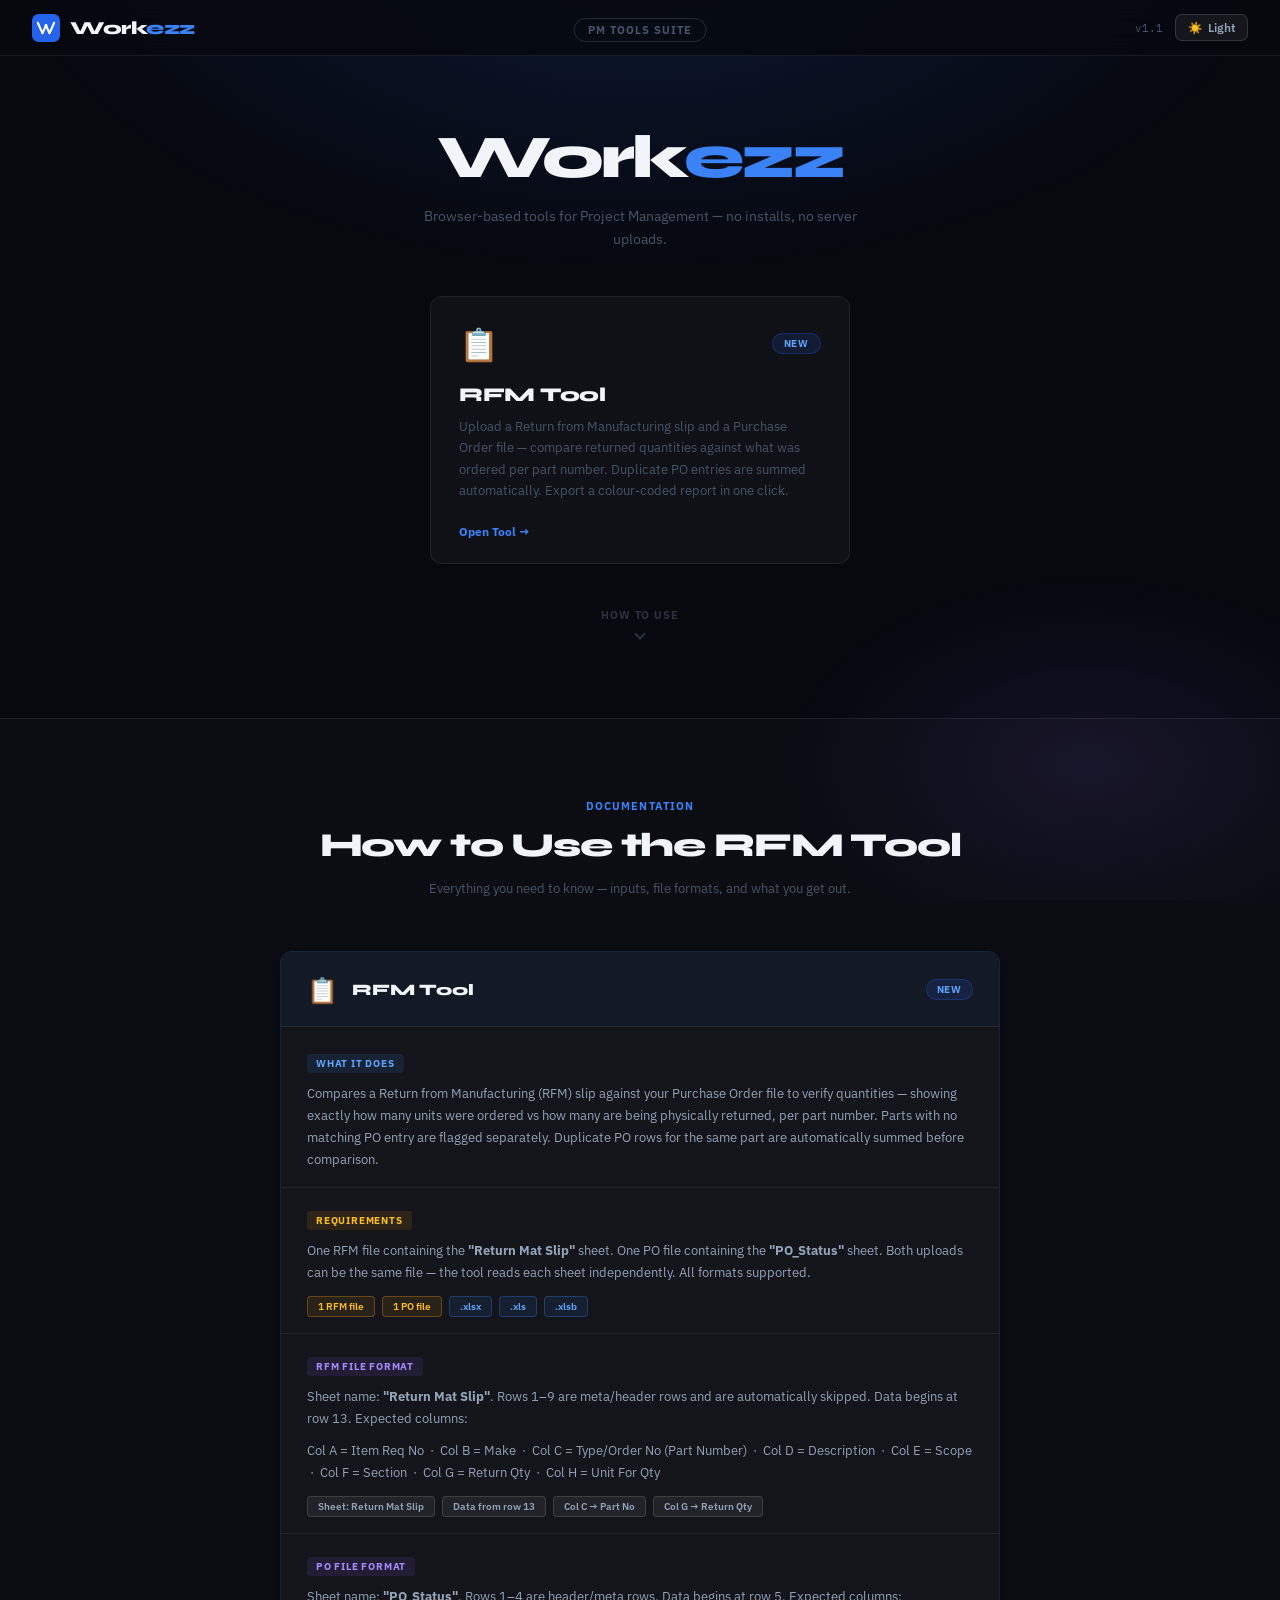
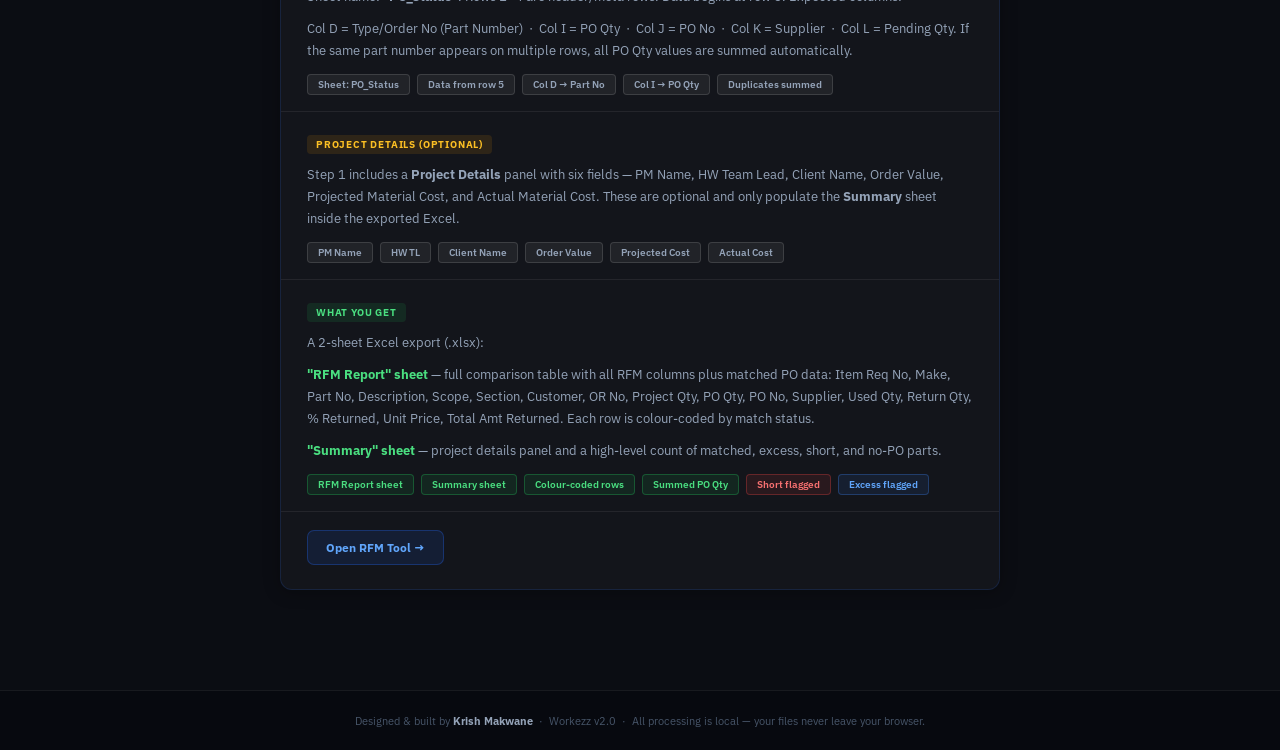
==== index.html @ b775f9ca "Add files via upload" ====
<!DOCTYPE html>
<html lang="en">
<head>
<meta charset="UTF-8">
<meta name="viewport" content="width=device-width, initial-scale=1.0">
<title>Workezz — Tool Suite</title>
<link href="https://fonts.googleapis.com/css2?family=Syne:wght@700;800&family=IBM+Plex+Sans:wght@400;500;600&family=IBM+Plex+Mono:wght@400;500&display=swap" rel="stylesheet">
<style>

/* ── RESET ── */
*, *::before, *::after { box-sizing: border-box; margin: 0; padding: 0; }
html { scroll-behavior: smooth; }

/* ── DESIGN TOKENS ── */
:root {
  --bg:       #07090f;
  --surface:  rgba(255,255,255,.035);
  --surface2: rgba(255,255,255,.06);
  --border:   rgba(255,255,255,.07);
  --border2:  rgba(255,255,255,.13);
  --text:     #f1f5f9;
  --text2:    #94a3b8;
  --muted:    #475569;
  --accent:   #2563eb;
  --accent-l: rgba(37,99,235,.1);
  --radius:   12px;
  --radius-sm:7px;
  --shadow:   0 2px 16px rgba(0,0,0,.35);
  --shadow-md:0 8px 40px rgba(0,0,0,.45);
}
body.light {
  --bg:       #f0f4ff;
  --surface:  #ffffff;
  --surface2: rgba(0,0,0,.04);
  --border:   rgba(0,0,0,.07);
  --border2:  rgba(0,0,0,.13);
  --text:     #0f172a;
  --text2:    #475569;
  --muted:    #94a3b8;
  --shadow:   0 2px 12px rgba(0,0,0,.08);
  --shadow-md:0 8px 32px rgba(0,0,0,.12);
}

body {
  font-family: 'IBM Plex Sans', sans-serif;
  background: var(--bg);
  color: var(--text);
  min-height: 100vh;
  display: flex;
  flex-direction: column;
}

/* ── BACKGROUND GLOW ── */
.bg-layer {
  position: fixed; inset: 0; z-index: 0; pointer-events: none;
  background:
    radial-gradient(ellipse 70% 50% at 50% -5%,  rgba(37,99,235,.16) 0%, transparent 70%),
    radial-gradient(ellipse 40% 35% at 85% 85%, rgba(139,92,246,.1)  0%, transparent 60%);
}
body.light .bg-layer {
  background: radial-gradient(ellipse 70% 50% at 50% -5%, rgba(37,99,235,.09) 0%, transparent 70%);
}

/* ══════════════ NAVBAR ══════════════ */
.navbar {
  position: sticky; top: 0; z-index: 100;
  display: flex; align-items: center; justify-content: space-between;
  padding: 0 32px; height: 56px;
  background: rgba(7,9,15,.82);
  border-bottom: 1px solid var(--border);
  backdrop-filter: blur(14px);
}
body.light .navbar { background: rgba(240,244,255,.88); }

.nav-logo { display: flex; align-items: center; gap: 10px; }
.nav-brand {
  font-family: 'Syne', sans-serif; font-size: 1.15rem; font-weight: 800;
  color: var(--text); letter-spacing: -.025em;
}
.nav-brand span { color: #3b82f6; }

.nav-center { position: absolute; left: 50%; transform: translateX(-50%); }
.nav-tag {
  font-size: .66rem; font-weight: 700; letter-spacing: .1em; text-transform: uppercase;
  color: var(--muted); border: 1px solid var(--border2);
  border-radius: 100px; padding: 4px 13px;
}

.nav-right { display: flex; align-items: center; gap: 12px; }
.nav-version { font-size: .67rem; color: var(--muted); font-family: 'IBM Plex Mono', monospace; }
.nav-toggle {
  display: flex; align-items: center; gap: 6px;
  background: var(--surface2); border: 1px solid var(--border2);
  border-radius: var(--radius-sm); padding: 5px 12px;
  font-size: .72rem; font-weight: 600; color: var(--text2);
  cursor: pointer; font-family: inherit; transition: all .15s;
}
.nav-toggle:hover { background: var(--accent-l); border-color: var(--accent); color: var(--accent); }

/* ══════════════ HERO ══════════════ */
.hero {
  position: relative; z-index: 1;
  display: flex; flex-direction: column; align-items: center;
  padding: 72px 32px 80px; gap: 44px;
}

.hero-logo { text-align: center; }
.logo-text {
  font-family: 'Syne', sans-serif; font-size: 3.8rem; font-weight: 800;
  color: var(--text); letter-spacing: -.045em; line-height: 1;
}
.logo-text span { color: #3b82f6; }
.logo-sub { margin-top: 16px; font-size: .86rem; color: var(--muted); max-width: 480px; line-height: 1.7; }

/* ── Single card centering ── */
.cards-single { display: flex; justify-content: center; width: 100%; max-width: 420px; }

/* ── Tool card ── */
.tool-card {
  width: 100%;
  display: flex; flex-direction: column;
  background: var(--surface);
  border: 1px solid var(--border);
  border-radius: var(--radius);
  padding: 26px 28px 24px;
  text-decoration: none; color: inherit;
  transition: transform .2s, box-shadow .2s, border-color .2s;
  position: relative; overflow: hidden;
}
.tool-card::after {
  content: ''; position: absolute; inset: 0; border-radius: var(--radius);
  background: radial-gradient(ellipse 80% 60% at 50% 0%, rgba(37,99,235,.09) 0%, transparent 70%);
  opacity: 0; transition: opacity .25s; pointer-events: none;
}
.tool-card:hover {
  transform: translateY(-5px);
  border-color: rgba(37,99,235,.42);
  box-shadow: 0 20px 60px rgba(37,99,235,.18);
}
.tool-card:hover::after { opacity: 1; }
body.light .tool-card { background: #fff; box-shadow: var(--shadow); }

.tool-card-top { display: flex; align-items: center; justify-content: space-between; margin-bottom: 18px; }
.tool-icon { font-size: 2rem; }
.tool-tag {
  font-size: .6rem; font-weight: 700; letter-spacing: .08em; text-transform: uppercase;
  border-radius: 100px; padding: 3px 11px;
  background: rgba(37,99,235,.14); color: #60a5fa; border: 1px solid rgba(37,99,235,.28);
}
.tool-name {
  font-family: 'Syne', sans-serif; font-size: 1.22rem; font-weight: 800;
  color: var(--text); margin-bottom: 10px; letter-spacing: -.015em;
}
.tool-desc { font-size: .8rem; color: var(--muted); line-height: 1.68; margin-bottom: 22px; flex: 1; }
.tool-arrow { font-size: .74rem; font-weight: 700; color: #3b82f6; margin-top: auto; }

/* ── Scroll hint ── */
.scroll-hint {
  display: flex; flex-direction: column; align-items: center; gap: 8px;
  cursor: pointer; color: var(--muted); opacity: .55; transition: opacity .2s;
  font-size: .68rem; font-weight: 700; letter-spacing: .08em; text-transform: uppercase;
}
.scroll-hint:hover { opacity: 1; }
.scroll-arrow {
  width: 8px; height: 8px;
  border-right: 2px solid currentColor; border-bottom: 2px solid currentColor;
  transform: rotate(45deg);
  animation: bob 1.6s ease-in-out infinite;
}
@keyframes bob {
  0%,100% { transform: rotate(45deg) translate(0,0); }
  50%      { transform: rotate(45deg) translate(2px,2px); }
}

/* ══════════════ HOW-TO SECTION ══════════════ */
.how-section {
  position: relative; z-index: 1;
  background: rgba(255,255,255,.018);
  border-top: 1px solid var(--border);
  padding: 80px 32px 100px;
}
body.light .how-section { background: rgba(0,0,0,.018); border-top-color: rgba(0,0,0,.06); }
.how-inner { max-width: 720px; margin: 0 auto; }

.how-heading { text-align: center; margin-bottom: 52px; }
.how-label {
  font-size: .66rem; font-weight: 700; letter-spacing: .1em; text-transform: uppercase;
  color: #3b82f6; margin-bottom: 12px;
}
.how-title {
  font-family: 'Syne', sans-serif; font-size: 2.1rem; font-weight: 800;
  color: var(--text); letter-spacing: -.035em; margin-bottom: 12px;
}
.how-sub { font-size: .84rem; color: var(--muted); line-height: 1.65; }

/* ── How card ── */
.how-card {
  background: var(--surface);
  border: 1px solid rgba(37,99,235,.16);
  border-radius: var(--radius);
  overflow: hidden;
  box-shadow: var(--shadow);
}
body.light .how-card { background: #fff; }

.how-card-head {
  display: flex; align-items: center; gap: 14px;
  padding: 22px 26px 20px;
  border-bottom: 1px solid var(--border);
  background: rgba(37,99,235,.055);
}
body.light .how-card-head { background: rgba(37,99,235,.04); }
.how-card-icon { font-size: 1.55rem; }
.how-card-title {
  font-family: 'Syne', sans-serif; font-size: 1rem; font-weight: 800;
  color: var(--text); flex: 1;
}
.how-card-tag {
  font-size: .6rem; font-weight: 700; letter-spacing: .08em; text-transform: uppercase;
  background: rgba(37,99,235,.14); color: #60a5fa;
  border: 1px solid rgba(37,99,235,.28); border-radius: 100px; padding: 3px 10px;
}

.how-card-body { padding: 0 26px; }

.info-block { padding: 20px 0 16px; }
.info-block:first-child { padding-top: 24px; }
.info-block p { font-size: .8rem; color: var(--text2); line-height: 1.72; margin-bottom: 8px; }
.info-block p:last-of-type { margin-bottom: 0; }
.info-block p + p { margin-top: 10px; }

.divider { height: 1px; background: var(--border); margin: 0 -26px; }

.info-block-label { display: inline-flex; align-items: center; margin-bottom: 10px; }
.info-block-label span {
  font-size: .63rem; font-weight: 700; letter-spacing: .08em; text-transform: uppercase;
  border-radius: 4px; padding: 3px 9px;
}
.info-block-label.what span { background: rgba(59,130,246,.12);  color: #60a5fa; }
.info-block-label.req  span { background: rgba(245,158,11,.12);  color: #fbbf24; }
.info-block-label.fmt  span { background: rgba(139,92,246,.12);  color: #a78bfa; }
.info-block-label.out  span { background: rgba(34,197,94,.12);   color: #4ade80; }

.tag-row { display: flex; flex-wrap: wrap; gap: 7px; margin-top: 12px; }
.tag {
  font-size: .64rem; font-weight: 600; padding: 3px 10px; border-radius: 4px;
  border: 1px solid var(--border2); color: var(--text2); background: var(--surface2);
}
.tag.blue   { background: rgba(59,130,246,.1);  border-color: rgba(59,130,246,.3);  color: #60a5fa; }
.tag.green  { background: rgba(34,197,94,.1);   border-color: rgba(34,197,94,.3);   color: #4ade80; }
.tag.amber  { background: rgba(245,158,11,.1);  border-color: rgba(245,158,11,.3);  color: #fbbf24; }
.tag.red    { background: rgba(239,68,68,.1);   border-color: rgba(239,68,68,.3);   color: #f87171; }
.tag.purple { background: rgba(139,92,246,.1);  border-color: rgba(139,92,246,.3);  color: #a78bfa; }

.how-card-footer { padding: 18px 26px 24px; border-top: 1px solid var(--border); }
.open-btn {
  display: inline-flex; align-items: center; gap: 6px;
  background: rgba(37,99,235,.12); border: 1px solid rgba(37,99,235,.32);
  color: #60a5fa; border-radius: var(--radius-sm); padding: 9px 18px;
  font-size: .76rem; font-weight: 700; text-decoration: none; transition: all .15s;
}
.open-btn:hover {
  background: rgba(37,99,235,.22); border-color: rgba(37,99,235,.55);
  color: #93c5fd; box-shadow: 0 0 20px rgba(37,99,235,.2);
}

/* ══════════════ FOOTER ══════════════ */
.page-footer {
  position: relative; z-index: 1; margin-top: auto;
  text-align: center; padding: 22px 24px;
  font-size: .71rem; color: var(--muted);
  border-top: 1px solid var(--border);
}
.page-footer strong { color: var(--text2); }

</style>
</head>
<body>

<!-- BG layer -->
<div class="bg-layer"></div>

<!-- ══ NAVBAR ══ -->
<nav class="navbar">
  <div class="nav-logo">
    <svg width="28" height="28" viewBox="0 0 48 48" fill="none">
      <rect width="48" height="48" rx="11" fill="#2563eb"/>
      <path d="M10 15L18 33L24 19.5L30 33L38 15" stroke="white" stroke-width="3.5" stroke-linecap="round" stroke-linejoin="round"/>
      <circle cx="24" cy="19.5" r="2.5" fill="white"/>
    </svg>
    <span class="nav-brand">Work<span>ezz</span></span>
  </div>
  <div class="nav-center">
    <span class="nav-tag">PM Tools Suite</span>
  </div>
  <div class="nav-right">
    <span class="nav-version">v1.1</span>
    <button class="nav-toggle" id="modeBtn" onclick="toggleMode()">
      <span id="modeIcon">☀️</span>
      <span id="modeLbl">Light</span>
    </button>
  </div>
</nav>

<!-- ══ HERO ══ -->
<section class="hero">

  <div class="hero-logo">
    <div class="logo-text">Work<span>ezz</span></div>
    <p class="logo-sub">Browser-based tools for Project Management — no installs, no server uploads.</p>
  </div>

  <!-- Single RFM Tool card -->
  <div class="cards-single">
    <a class="tool-card" href="rfm_tool.html">
      <div class="tool-card-top">
        <div class="tool-icon">📋</div>
        <span class="tool-tag">New</span>
      </div>
      <div class="tool-name">RFM Tool</div>
      <div class="tool-desc">Upload a Return from Manufacturing slip and a Purchase Order file — compare returned quantities against what was ordered per part number. Duplicate PO entries are summed automatically. Export a colour-coded report in one click.</div>
      <div class="tool-arrow">Open Tool →</div>
    </a>
  </div>

  <div class="scroll-hint" onclick="document.getElementById('howto').scrollIntoView({behavior:'smooth'})">
    <span>How to use</span>
    <div class="scroll-arrow"></div>
  </div>

</section>

<!-- ══ HOW TO USE ══ -->
<section class="how-section" id="howto">
  <div class="how-inner">

    <div class="how-heading">
      <div class="how-label">Documentation</div>
      <div class="how-title">How to Use the RFM Tool</div>
      <p class="how-sub">Everything you need to know — inputs, file formats, and what you get out.</p>
    </div>

    <!-- Single how-card for RFM Tool -->
    <div class="how-card">

      <div class="how-card-head">
        <div class="how-card-icon">📋</div>
        <div class="how-card-title">RFM Tool</div>
        <span class="how-card-tag">New</span>
      </div>

      <div class="how-card-body">

        <!-- WHAT IT DOES -->
        <div class="info-block">
          <div class="info-block-label what"><span>What It Does</span></div>
          <p>Compares a Return from Manufacturing (RFM) slip against your Purchase Order file to verify quantities — showing exactly how many units were ordered vs how many are being physically returned, per part number. Parts with no matching PO entry are flagged separately. Duplicate PO rows for the same part are automatically summed before comparison.</p>
        </div>

        <div class="divider"></div>

        <!-- REQUIREMENTS -->
        <div class="info-block">
          <div class="info-block-label req"><span>Requirements</span></div>
          <p>One RFM file containing the <strong>"Return Mat Slip"</strong> sheet. One PO file containing the <strong>"PO_Status"</strong> sheet. Both uploads can be the same file — the tool reads each sheet independently. All formats supported.</p>
          <div class="tag-row">
            <span class="tag amber">1 RFM file</span>
            <span class="tag amber">1 PO file</span>
            <span class="tag blue">.xlsx</span>
            <span class="tag blue">.xls</span>
            <span class="tag blue">.xlsb</span>
          </div>
        </div>

        <div class="divider"></div>

        <!-- FORMAT: RFM -->
        <div class="info-block">
          <div class="info-block-label fmt"><span>RFM File Format</span></div>
          <p>Sheet name: <strong>"Return Mat Slip"</strong>. Rows 1–9 are meta/header rows and are automatically skipped. Data begins at row 13. Expected columns:</p>
          <p>Col A = Item Req No &nbsp;·&nbsp; Col B = Make &nbsp;·&nbsp; Col C = Type/Order No (Part Number) &nbsp;·&nbsp; Col D = Description &nbsp;·&nbsp; Col E = Scope &nbsp;·&nbsp; Col F = Section &nbsp;·&nbsp; Col G = Return Qty &nbsp;·&nbsp; Col H = Unit For Qty</p>
          <div class="tag-row">
            <span class="tag">Sheet: Return Mat Slip</span>
            <span class="tag">Data from row 13</span>
            <span class="tag">Col C → Part No</span>
            <span class="tag">Col G → Return Qty</span>
          </div>
        </div>

        <div class="divider"></div>

        <!-- FORMAT: PO -->
        <div class="info-block">
          <div class="info-block-label fmt"><span>PO File Format</span></div>
          <p>Sheet name: <strong>"PO_Status"</strong>. Rows 1–4 are header/meta rows. Data begins at row 5. Expected columns:</p>
          <p>Col D = Type/Order No (Part Number) &nbsp;·&nbsp; Col I = PO Qty &nbsp;·&nbsp; Col J = PO No &nbsp;·&nbsp; Col K = Supplier &nbsp;·&nbsp; Col L = Pending Qty. If the same part number appears on multiple rows, all PO Qty values are summed automatically.</p>
          <div class="tag-row">
            <span class="tag">Sheet: PO_Status</span>
            <span class="tag">Data from row 5</span>
            <span class="tag">Col D → Part No</span>
            <span class="tag">Col I → PO Qty</span>
            <span class="tag">Duplicates summed</span>
          </div>
        </div>

        <div class="divider"></div>

        <!-- PROJECT DETAILS -->
        <div class="info-block">
          <div class="info-block-label req"><span>Project Details (Optional)</span></div>
          <p>Step 1 includes a <strong>Project Details</strong> panel with six fields — PM Name, HW Team Lead, Client Name, Order Value, Projected Material Cost, and Actual Material Cost. These are optional and only populate the <strong>Summary</strong> sheet inside the exported Excel.</p>
          <div class="tag-row">
            <span class="tag">PM Name</span>
            <span class="tag">HW TL</span>
            <span class="tag">Client Name</span>
            <span class="tag">Order Value</span>
            <span class="tag">Projected Cost</span>
            <span class="tag">Actual Cost</span>
          </div>
        </div>

        <div class="divider"></div>

        <!-- WHAT YOU GET -->
        <div class="info-block">
          <div class="info-block-label out"><span>What You Get</span></div>
          <p>A 2-sheet Excel export (.xlsx):</p>
          <p><strong style="color:#4ade80;">"RFM Report" sheet</strong> — full comparison table with all RFM columns plus matched PO data: Item Req No, Make, Part No, Description, Scope, Section, Customer, OR No, Project Qty, PO Qty, PO No, Supplier, Used Qty, Return Qty, % Returned, Unit Price, Total Amt Returned. Each row is colour-coded by match status.</p>
          <p><strong style="color:#4ade80;">"Summary" sheet</strong> — project details panel and a high-level count of matched, excess, short, and no-PO parts.</p>
          <div class="tag-row">
            <span class="tag green">RFM Report sheet</span>
            <span class="tag green">Summary sheet</span>
            <span class="tag green">Colour-coded rows</span>
            <span class="tag green">Summed PO Qty</span>
            <span class="tag red">Short flagged</span>
            <span class="tag blue">Excess flagged</span>
          </div>
        </div>

      </div><!-- /.how-card-body -->

      <div class="how-card-footer">
        <a class="open-btn" href="rfm_tool.html">Open RFM Tool →</a>
      </div>

    </div><!-- /.how-card -->

  </div><!-- /.how-inner -->
</section>

<footer class="page-footer">
  Designed &amp; built by <strong>Krish Makwane</strong> &nbsp;·&nbsp; Workezz v2.0 &nbsp;·&nbsp; All processing is local — your files never leave your browser.
</footer>

<script>
function toggleMode() {
  var isLight = document.body.classList.toggle('light');
  document.getElementById('modeIcon').textContent = isLight ? '🌙' : '☀️';
  document.getElementById('modeLbl').textContent  = isLight ? 'Dark' : 'Light';
  try { localStorage.setItem('wz-theme', isLight ? 'light' : 'dark'); } catch(e) {}
}
(function() {
  try {
    var saved = localStorage.getItem('wz-theme');
    if (saved === 'light') {
      document.body.classList.add('light');
      document.getElementById('modeIcon').textContent = '🌙';
      document.getElementById('modeLbl').textContent  = 'Dark';
    }
  } catch(e) {}
})();
</script>

</body>
</html>
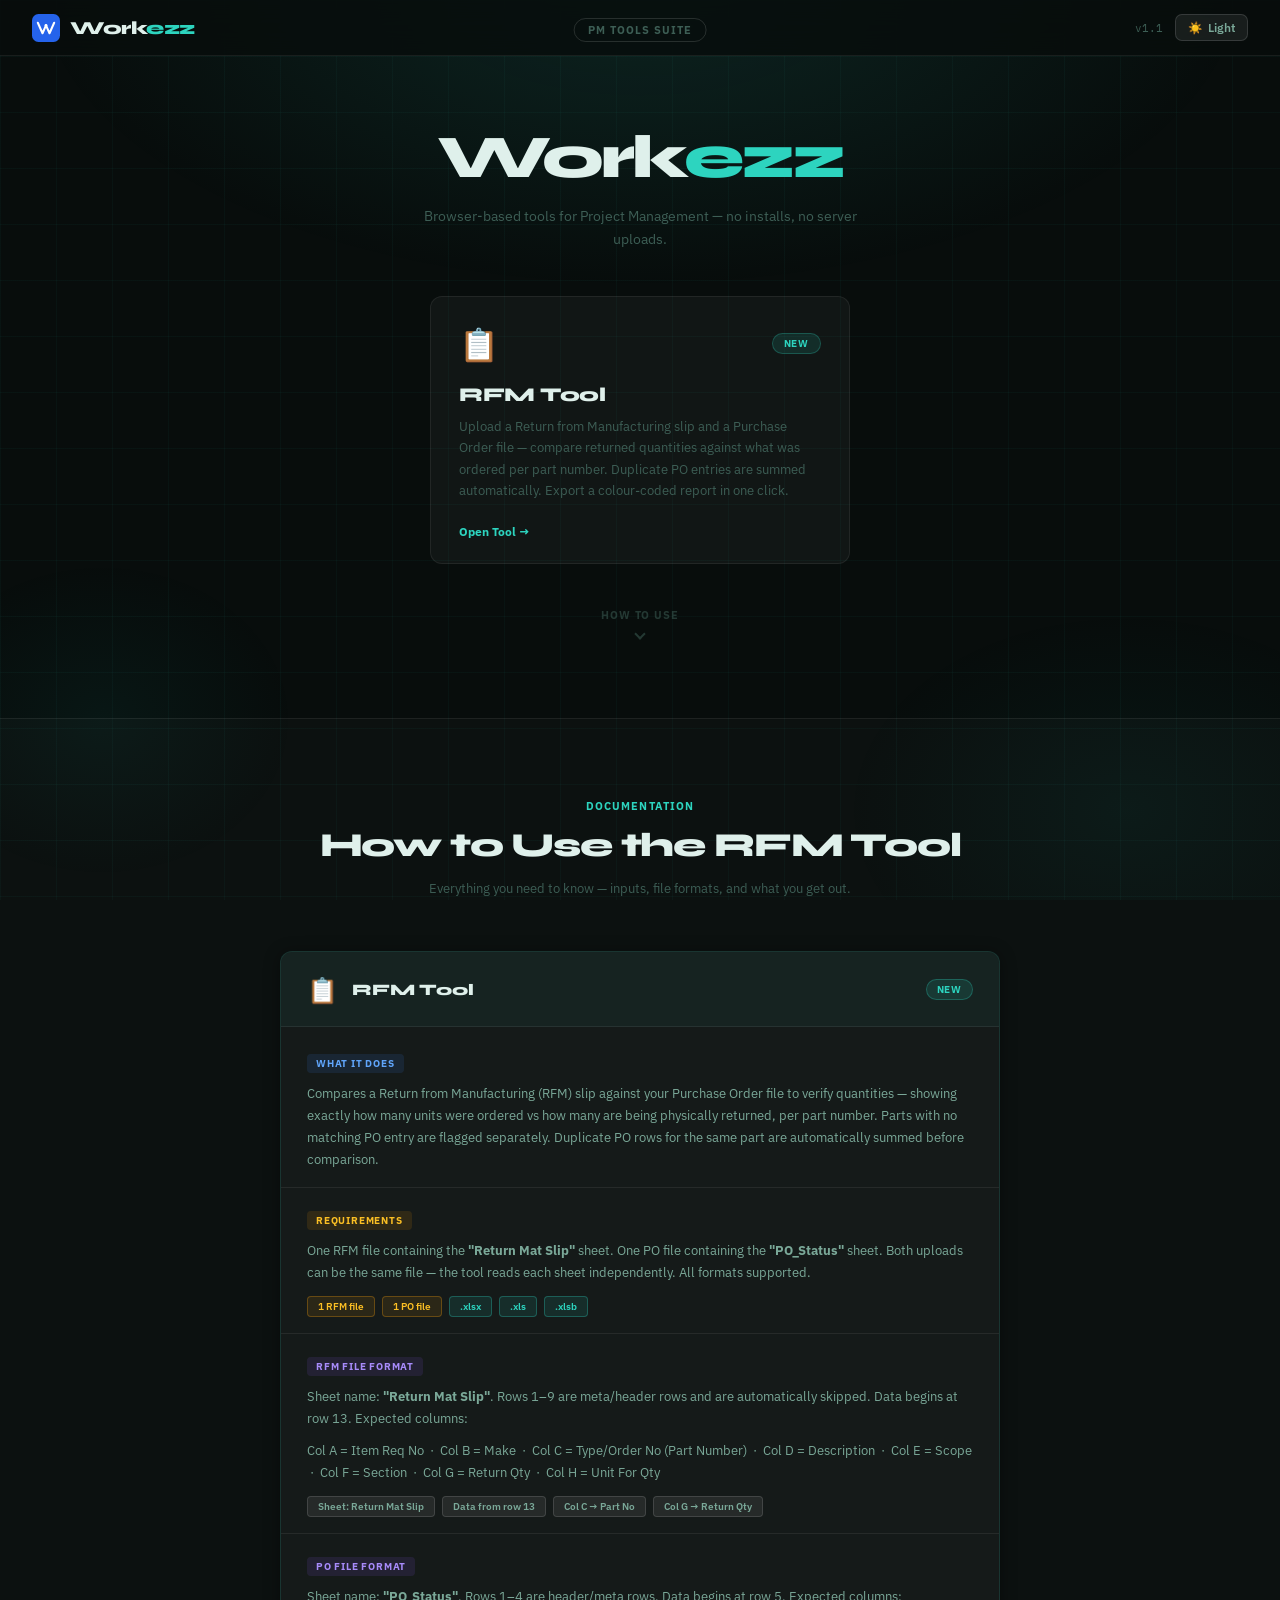
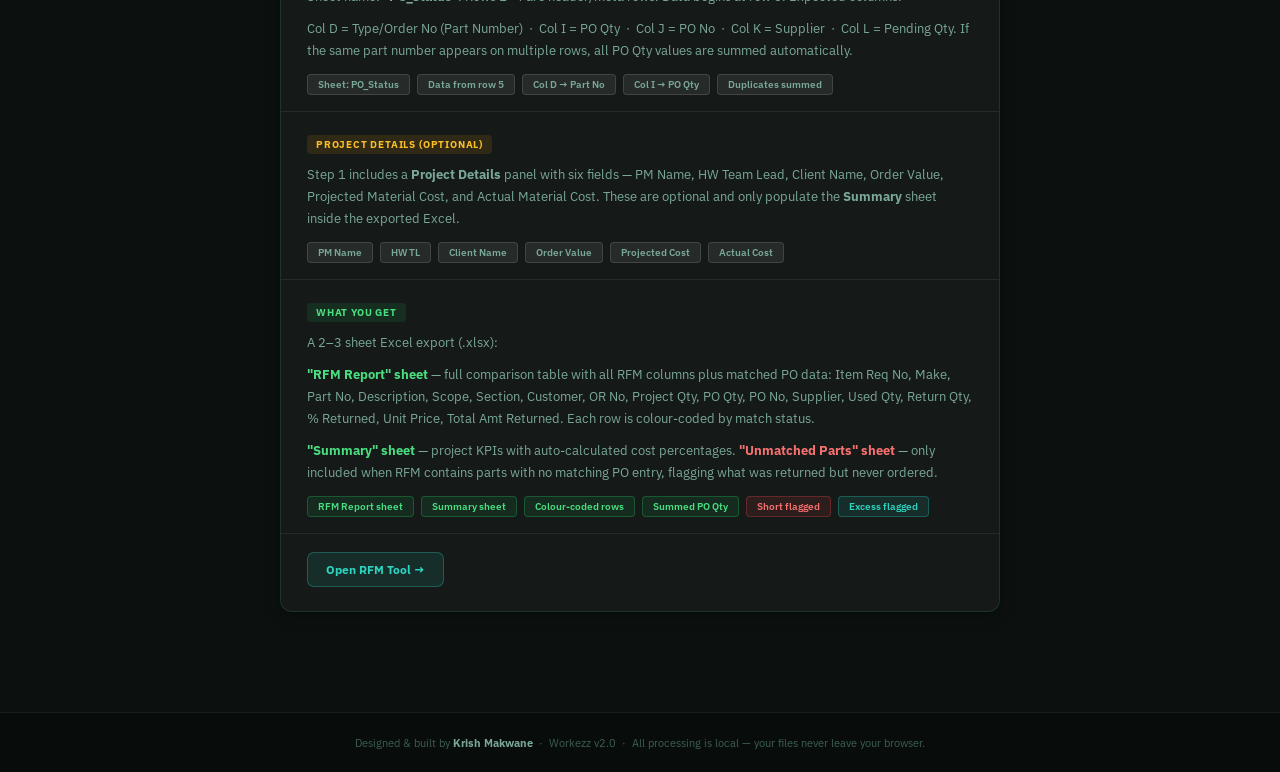
==== commit ec8b71a8: "Add files via upload" ====
--- a/index.html
+++ b/index.html
@@ -13,32 +13,42 @@
 
 /* ── DESIGN TOKENS ── */
 :root {
-  --bg:       #07090f;
-  --surface:  rgba(255,255,255,.035);
-  --surface2: rgba(255,255,255,.06);
-  --border:   rgba(255,255,255,.07);
-  --border2:  rgba(255,255,255,.13);
-  --text:     #f1f5f9;
-  --text2:    #94a3b8;
-  --muted:    #475569;
-  --accent:   #2563eb;
-  --accent-l: rgba(37,99,235,.1);
-  --radius:   12px;
-  --radius-sm:7px;
-  --shadow:   0 2px 16px rgba(0,0,0,.35);
-  --shadow-md:0 8px 40px rgba(0,0,0,.45);
+  --bg:        #080d0c;
+  --surface:   rgba(255,255,255,.04);
+  --surface2:  rgba(255,255,255,.07);
+  --border:    rgba(255,255,255,.07);
+  --border2:   rgba(255,255,255,.13);
+  --text:      #dff0eb;
+  --text2:     #7aa898;
+  --muted:     #3d5e55;
+  --accent:    #2dd4bf;
+  --accent2:   #14b8a6;
+  --accent-l:  rgba(45,212,191,.10);
+  --radius:    12px;
+  --radius-sm: 7px;
+  --shadow:    0 2px 16px rgba(0,0,0,.45);
+  --shadow-md: 0 8px 40px rgba(0,0,0,.55);
+  --grid-c:    rgba(45,212,191,.04);
+  --glow1:     rgba(45,212,191,.12);
+  --glow2:     rgba(20,184,166,.06);
 }
 body.light {
-  --bg:       #f0f4ff;
-  --surface:  #ffffff;
-  --surface2: rgba(0,0,0,.04);
-  --border:   rgba(0,0,0,.07);
-  --border2:  rgba(0,0,0,.13);
-  --text:     #0f172a;
-  --text2:    #475569;
-  --muted:    #94a3b8;
-  --shadow:   0 2px 12px rgba(0,0,0,.08);
-  --shadow-md:0 8px 32px rgba(0,0,0,.12);
+  --bg:        #f0f9f7;
+  --surface:   #ffffff;
+  --surface2:  rgba(0,0,0,.035);
+  --border:    rgba(0,0,0,.07);
+  --border2:   rgba(0,0,0,.12);
+  --text:      #0c1c19;
+  --text2:     #3d5e55;
+  --muted:     #7aa898;
+  --accent:    #0d9488;
+  --accent2:   #0f766e;
+  --accent-l:  rgba(13,148,136,.09);
+  --shadow:    0 2px 12px rgba(0,0,0,.07);
+  --shadow-md: 0 8px 32px rgba(0,0,0,.10);
+  --grid-c:    rgba(13,148,136,.07);
+  --glow1:     rgba(13,148,136,.10);
+  --glow2:     rgba(20,184,166,.04);
 }
 
 body {
@@ -50,15 +60,22 @@
   flex-direction: column;
 }
 
-/* ── BACKGROUND GLOW ── */
+/* ── BACKGROUND: grid + soft glow ── */
 .bg-layer {
   position: fixed; inset: 0; z-index: 0; pointer-events: none;
+  /* grid lines */
+  background-image:
+    linear-gradient(var(--grid-c) 1px, transparent 1px),
+    linear-gradient(90deg, var(--grid-c) 1px, transparent 1px);
+  background-size: 56px 56px;
+}
+/* glow on top of grid */
+.bg-layer::after {
+  content: ''; position: absolute; inset: 0; pointer-events: none;
   background:
-    radial-gradient(ellipse 70% 50% at 50% -5%,  rgba(37,99,235,.16) 0%, transparent 70%),
-    radial-gradient(ellipse 40% 35% at 85% 85%, rgba(139,92,246,.1)  0%, transparent 60%);
-}
-body.light .bg-layer {
-  background: radial-gradient(ellipse 70% 50% at 50% -5%, rgba(37,99,235,.09) 0%, transparent 70%);
+    radial-gradient(ellipse 70% 50% at 50% -2%,  var(--glow1) 0%, transparent 68%),
+    radial-gradient(ellipse 40% 40% at 88% 90%,  var(--glow2) 0%, transparent 55%),
+    radial-gradient(ellipse 30% 35% at 8%  80%,  var(--glow2) 0%, transparent 50%);
 }
 
 /* ══════════════ NAVBAR ══════════════ */
@@ -66,7 +83,7 @@
   position: sticky; top: 0; z-index: 100;
   display: flex; align-items: center; justify-content: space-between;
   padding: 0 32px; height: 56px;
-  background: rgba(7,9,15,.82);
+  background: rgba(8,13,12,.85);
   border-bottom: 1px solid var(--border);
   backdrop-filter: blur(14px);
 }
@@ -77,7 +94,7 @@
   font-family: 'Syne', sans-serif; font-size: 1.15rem; font-weight: 800;
   color: var(--text); letter-spacing: -.025em;
 }
-.nav-brand span { color: #3b82f6; }
+.nav-brand span { color: var(--accent); }
 
 .nav-center { position: absolute; left: 50%; transform: translateX(-50%); }
 .nav-tag {
@@ -109,7 +126,7 @@
   font-family: 'Syne', sans-serif; font-size: 3.8rem; font-weight: 800;
   color: var(--text); letter-spacing: -.045em; line-height: 1;
 }
-.logo-text span { color: #3b82f6; }
+.logo-text span { color: var(--accent); }
 .logo-sub { margin-top: 16px; font-size: .86rem; color: var(--muted); max-width: 480px; line-height: 1.7; }
 
 /* ── Single card centering ── */
@@ -129,13 +146,13 @@
 }
 .tool-card::after {
   content: ''; position: absolute; inset: 0; border-radius: var(--radius);
-  background: radial-gradient(ellipse 80% 60% at 50% 0%, rgba(37,99,235,.09) 0%, transparent 70%);
+  background: radial-gradient(ellipse 80% 60% at 50% 0%, rgba(45,212,191,.07) 0%, transparent 70%);
   opacity: 0; transition: opacity .25s; pointer-events: none;
 }
 .tool-card:hover {
   transform: translateY(-5px);
-  border-color: rgba(37,99,235,.42);
-  box-shadow: 0 20px 60px rgba(37,99,235,.18);
+  border-color: rgba(45,212,191,.35);
+  box-shadow: 0 20px 60px rgba(45,212,191,.12);
 }
 .tool-card:hover::after { opacity: 1; }
 body.light .tool-card { background: #fff; box-shadow: var(--shadow); }
@@ -145,14 +162,14 @@
 .tool-tag {
   font-size: .6rem; font-weight: 700; letter-spacing: .08em; text-transform: uppercase;
   border-radius: 100px; padding: 3px 11px;
-  background: rgba(37,99,235,.14); color: #60a5fa; border: 1px solid rgba(37,99,235,.28);
+  background: rgba(45,212,191,.12); color: var(--accent); border: 1px solid rgba(45,212,191,.25);
 }
 .tool-name {
   font-family: 'Syne', sans-serif; font-size: 1.22rem; font-weight: 800;
   color: var(--text); margin-bottom: 10px; letter-spacing: -.015em;
 }
 .tool-desc { font-size: .8rem; color: var(--muted); line-height: 1.68; margin-bottom: 22px; flex: 1; }
-.tool-arrow { font-size: .74rem; font-weight: 700; color: #3b82f6; margin-top: auto; }
+.tool-arrow { font-size: .74rem; font-weight: 700; color: var(--accent); margin-top: auto; }
 
 /* ── Scroll hint ── */
 .scroll-hint {
@@ -185,7 +202,7 @@
 .how-heading { text-align: center; margin-bottom: 52px; }
 .how-label {
   font-size: .66rem; font-weight: 700; letter-spacing: .1em; text-transform: uppercase;
-  color: #3b82f6; margin-bottom: 12px;
+  color: var(--accent); margin-bottom: 12px;
 }
 .how-title {
   font-family: 'Syne', sans-serif; font-size: 2.1rem; font-weight: 800;
@@ -196,7 +213,7 @@
 /* ── How card ── */
 .how-card {
   background: var(--surface);
-  border: 1px solid rgba(37,99,235,.16);
+  border: 1px solid rgba(45,212,191,.14);
   border-radius: var(--radius);
   overflow: hidden;
   box-shadow: var(--shadow);
@@ -207,9 +224,9 @@
   display: flex; align-items: center; gap: 14px;
   padding: 22px 26px 20px;
   border-bottom: 1px solid var(--border);
-  background: rgba(37,99,235,.055);
-}
-body.light .how-card-head { background: rgba(37,99,235,.04); }
+  background: rgba(45,212,191,.05);
+}
+body.light .how-card-head { background: rgba(13,148,136,.04); }
 .how-card-icon { font-size: 1.55rem; }
 .how-card-title {
   font-family: 'Syne', sans-serif; font-size: 1rem; font-weight: 800;
@@ -217,8 +234,8 @@
 }
 .how-card-tag {
   font-size: .6rem; font-weight: 700; letter-spacing: .08em; text-transform: uppercase;
-  background: rgba(37,99,235,.14); color: #60a5fa;
-  border: 1px solid rgba(37,99,235,.28); border-radius: 100px; padding: 3px 10px;
+  background: rgba(45,212,191,.12); color: var(--accent);
+  border: 1px solid rgba(45,212,191,.28); border-radius: 100px; padding: 3px 10px;
 }
 
 .how-card-body { padding: 0 26px; }
@@ -246,7 +263,7 @@
   font-size: .64rem; font-weight: 600; padding: 3px 10px; border-radius: 4px;
   border: 1px solid var(--border2); color: var(--text2); background: var(--surface2);
 }
-.tag.blue   { background: rgba(59,130,246,.1);  border-color: rgba(59,130,246,.3);  color: #60a5fa; }
+.tag.blue   { background: rgba(45,212,191,.1);  border-color: rgba(45,212,191,.3);  color: var(--accent); }
 .tag.green  { background: rgba(34,197,94,.1);   border-color: rgba(34,197,94,.3);   color: #4ade80; }
 .tag.amber  { background: rgba(245,158,11,.1);  border-color: rgba(245,158,11,.3);  color: #fbbf24; }
 .tag.red    { background: rgba(239,68,68,.1);   border-color: rgba(239,68,68,.3);   color: #f87171; }
@@ -255,13 +272,13 @@
 .how-card-footer { padding: 18px 26px 24px; border-top: 1px solid var(--border); }
 .open-btn {
   display: inline-flex; align-items: center; gap: 6px;
-  background: rgba(37,99,235,.12); border: 1px solid rgba(37,99,235,.32);
-  color: #60a5fa; border-radius: var(--radius-sm); padding: 9px 18px;
+  background: rgba(45,212,191,.10); border: 1px solid rgba(45,212,191,.30);
+  color: var(--accent); border-radius: var(--radius-sm); padding: 9px 18px;
   font-size: .76rem; font-weight: 700; text-decoration: none; transition: all .15s;
 }
 .open-btn:hover {
-  background: rgba(37,99,235,.22); border-color: rgba(37,99,235,.55);
-  color: #93c5fd; box-shadow: 0 0 20px rgba(37,99,235,.2);
+  background: rgba(45,212,191,.18); border-color: rgba(45,212,191,.55);
+  color: #5eead4; box-shadow: 0 0 20px rgba(45,212,191,.15);
 }
 
 /* ══════════════ FOOTER ══════════════ */
@@ -424,9 +441,9 @@
         <!-- WHAT YOU GET -->
         <div class="info-block">
           <div class="info-block-label out"><span>What You Get</span></div>
-          <p>A 2-sheet Excel export (.xlsx):</p>
+          <p>A 2–3 sheet Excel export (.xlsx):</p>
           <p><strong style="color:#4ade80;">"RFM Report" sheet</strong> — full comparison table with all RFM columns plus matched PO data: Item Req No, Make, Part No, Description, Scope, Section, Customer, OR No, Project Qty, PO Qty, PO No, Supplier, Used Qty, Return Qty, % Returned, Unit Price, Total Amt Returned. Each row is colour-coded by match status.</p>
-          <p><strong style="color:#4ade80;">"Summary" sheet</strong> — project details panel and a high-level count of matched, excess, short, and no-PO parts.</p>
+          <p><strong style="color:#4ade80;">"Summary" sheet</strong> — project KPIs with auto-calculated cost percentages. <strong style="color:#f87171;">"Unmatched Parts" sheet</strong> — only included when RFM contains parts with no matching PO entry, flagging what was returned but never ordered.</p>
           <div class="tag-row">
             <span class="tag green">RFM Report sheet</span>
             <span class="tag green">Summary sheet</span>
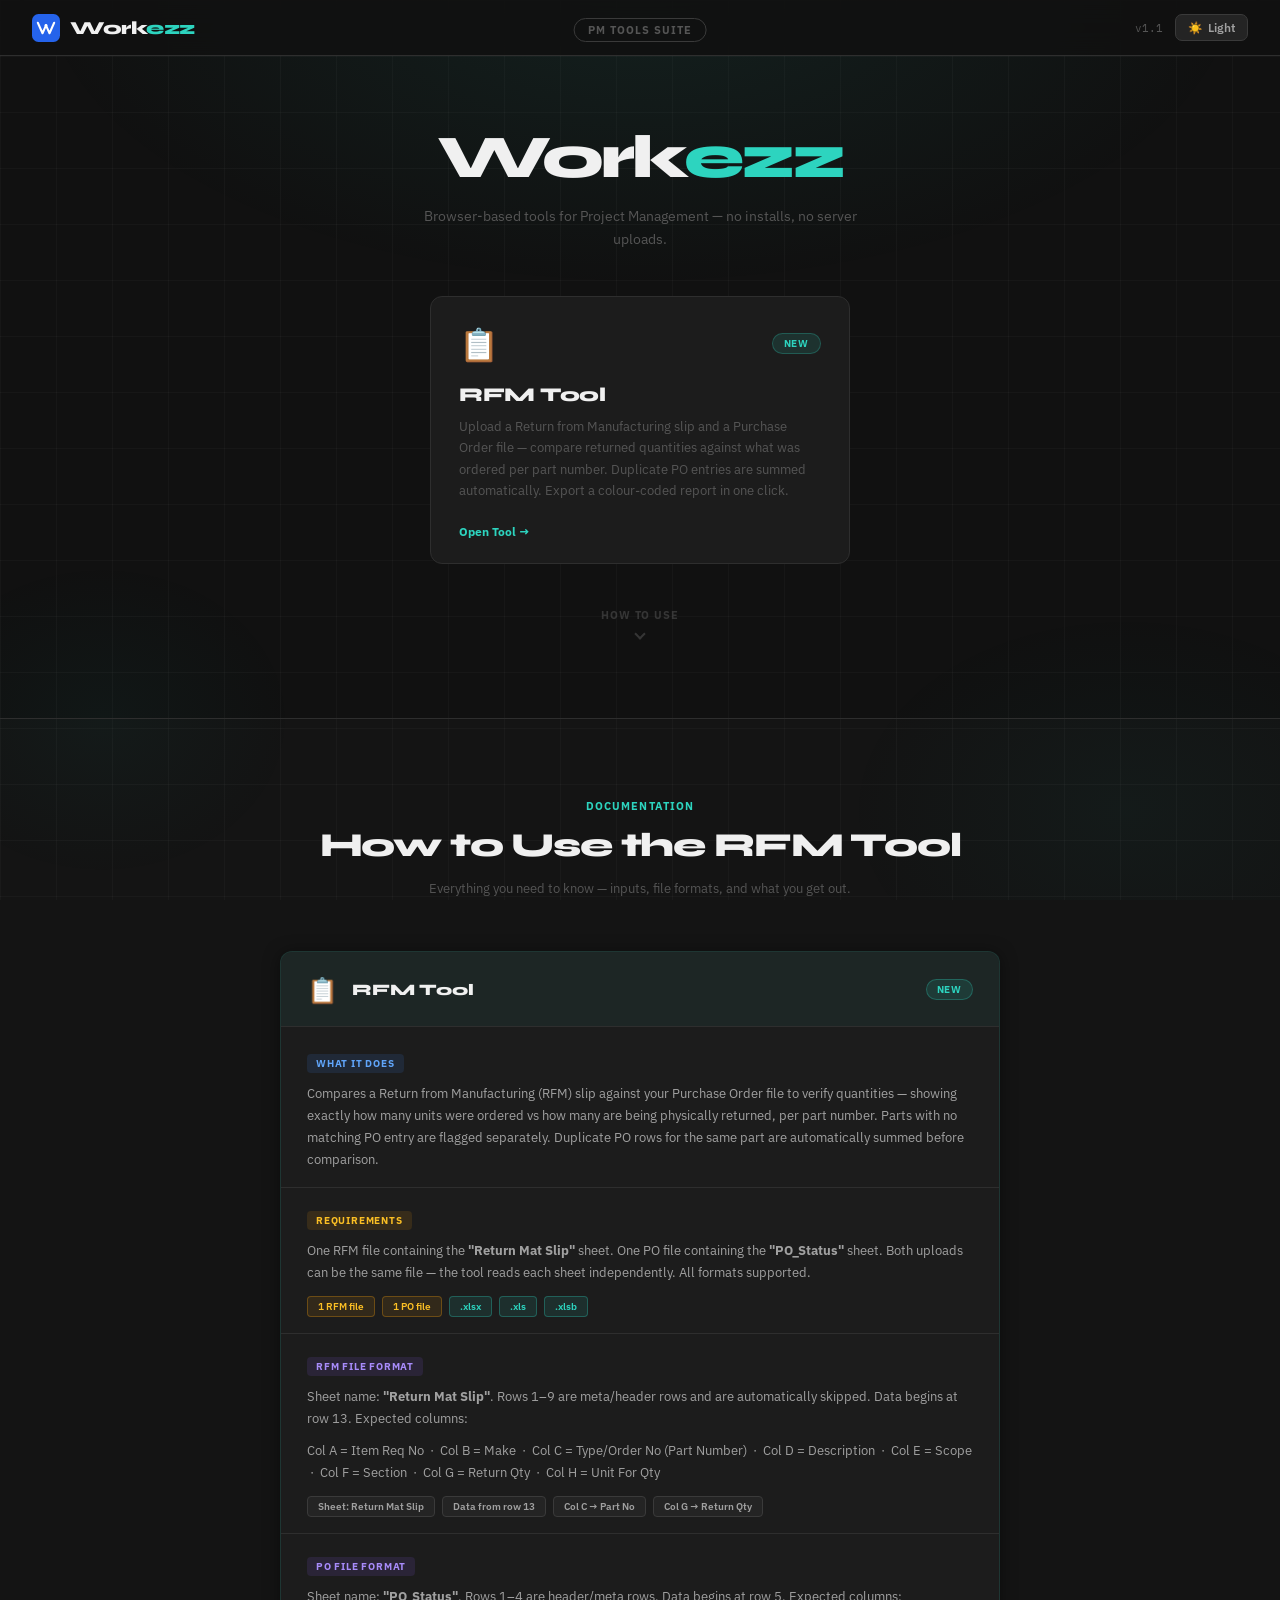
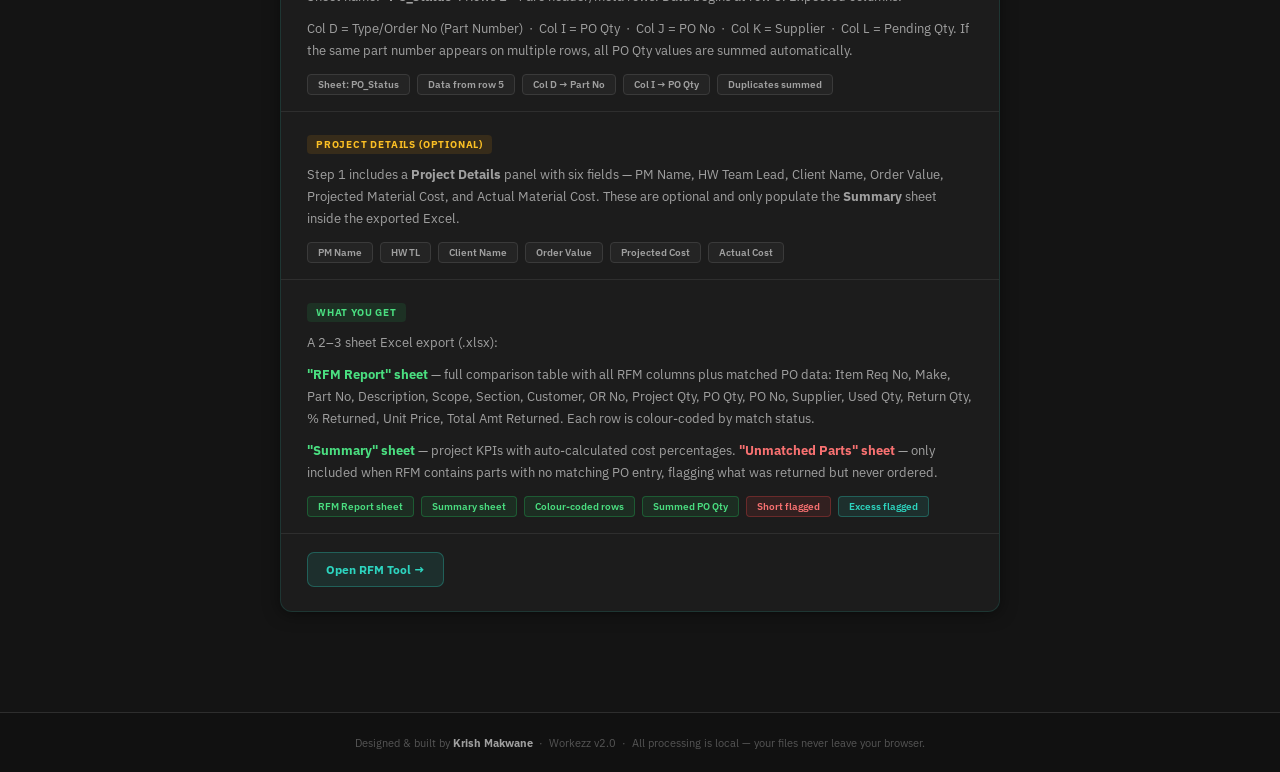
==== commit 93e25a49: "Add files via upload" ====
--- a/index.html
+++ b/index.html
@@ -11,44 +11,44 @@
 *, *::before, *::after { box-sizing: border-box; margin: 0; padding: 0; }
 html { scroll-behavior: smooth; }
 
-/* ── DESIGN TOKENS ── */
+/* ── DESIGN TOKENS — dark grey (default) ── */
 :root {
-  --bg:        #080d0c;
-  --surface:   rgba(255,255,255,.04);
-  --surface2:  rgba(255,255,255,.07);
-  --border:    rgba(255,255,255,.07);
-  --border2:   rgba(255,255,255,.13);
-  --text:      #dff0eb;
-  --text2:     #7aa898;
-  --muted:     #3d5e55;
+  --bg:        #111111;
+  --surface:   #1c1c1c;
+  --surface2:  #242424;
+  --border:    #2e2e2e;
+  --border2:   #3a3a3a;
+  --text:      #f0f0f0;
+  --text2:     #a0a0a0;
+  --muted:     #555555;
   --accent:    #2dd4bf;
   --accent2:   #14b8a6;
   --accent-l:  rgba(45,212,191,.10);
   --radius:    12px;
   --radius-sm: 7px;
-  --shadow:    0 2px 16px rgba(0,0,0,.45);
-  --shadow-md: 0 8px 40px rgba(0,0,0,.55);
-  --grid-c:    rgba(45,212,191,.04);
-  --glow1:     rgba(45,212,191,.12);
-  --glow2:     rgba(20,184,166,.06);
+  --shadow:    0 2px 16px rgba(0,0,0,.5);
+  --shadow-md: 0 8px 40px rgba(0,0,0,.6);
+  --grid-c:    rgba(255,255,255,.028);
+  --glow1:     rgba(45,212,191,.08);
+  --glow2:     rgba(20,184,166,.04);
 }
 body.light {
-  --bg:        #f0f9f7;
+  --bg:        #f8fafc;
   --surface:   #ffffff;
-  --surface2:  rgba(0,0,0,.035);
-  --border:    rgba(0,0,0,.07);
-  --border2:   rgba(0,0,0,.12);
+  --surface2:  #f1f5f9;
+  --border:    #e8edf2;
+  --border2:   #d4dbe3;
   --text:      #0c1c19;
   --text2:     #3d5e55;
-  --muted:     #7aa898;
+  --muted:     #94a3b8;
   --accent:    #0d9488;
   --accent2:   #0f766e;
   --accent-l:  rgba(13,148,136,.09);
-  --shadow:    0 2px 12px rgba(0,0,0,.07);
-  --shadow-md: 0 8px 32px rgba(0,0,0,.10);
-  --grid-c:    rgba(13,148,136,.07);
-  --glow1:     rgba(13,148,136,.10);
-  --glow2:     rgba(20,184,166,.04);
+  --shadow:    0 2px 12px rgba(0,0,0,.06);
+  --shadow-md: 0 8px 32px rgba(0,0,0,.08);
+  --grid-c:    rgba(13,148,136,.09);
+  --glow1:     rgba(13,148,136,.06);
+  --glow2:     rgba(20,184,166,.03);
 }
 
 body {
@@ -63,11 +63,18 @@
 /* ── BACKGROUND: grid + soft glow ── */
 .bg-layer {
   position: fixed; inset: 0; z-index: 0; pointer-events: none;
-  /* grid lines */
   background-image:
     linear-gradient(var(--grid-c) 1px, transparent 1px),
     linear-gradient(90deg, var(--grid-c) 1px, transparent 1px);
   background-size: 56px 56px;
+}
+body.light .bg-layer {
+  background-image:
+    linear-gradient(rgba(13,148,136,.11) 1px, transparent 1px),
+    linear-gradient(90deg, rgba(13,148,136,.11) 1px, transparent 1px),
+    radial-gradient(circle, rgba(13,148,136,.18) 1px, transparent 1px);
+  background-size: 64px 64px, 64px 64px, 64px 64px;
+  background-position: 0 0, 0 0, -1px -1px;
 }
 /* glow on top of grid */
 .bg-layer::after {
@@ -83,11 +90,11 @@
   position: sticky; top: 0; z-index: 100;
   display: flex; align-items: center; justify-content: space-between;
   padding: 0 32px; height: 56px;
-  background: rgba(8,13,12,.85);
+  background: rgba(17,17,17,.9);
   border-bottom: 1px solid var(--border);
   backdrop-filter: blur(14px);
 }
-body.light .navbar { background: rgba(240,244,255,.88); }
+body.light .navbar { background: rgba(248,250,252,.92); }
 
 .nav-logo { display: flex; align-items: center; gap: 10px; }
 .nav-brand {
@@ -192,11 +199,11 @@
 /* ══════════════ HOW-TO SECTION ══════════════ */
 .how-section {
   position: relative; z-index: 1;
-  background: rgba(255,255,255,.018);
+  background: rgba(255,255,255,.015);
   border-top: 1px solid var(--border);
   padding: 80px 32px 100px;
 }
-body.light .how-section { background: rgba(0,0,0,.018); border-top-color: rgba(0,0,0,.06); }
+body.light .how-section { background: rgba(0,0,0,.012); border-top-color: var(--border); }
 .how-inner { max-width: 720px; margin: 0 auto; }
 
 .how-heading { text-align: center; margin-bottom: 52px; }
@@ -257,6 +264,10 @@
 .info-block-label.req  span { background: rgba(245,158,11,.12);  color: #fbbf24; }
 .info-block-label.fmt  span { background: rgba(139,92,246,.12);  color: #a78bfa; }
 .info-block-label.out  span { background: rgba(34,197,94,.12);   color: #4ade80; }
+body.light .info-block-label.what span { background: rgba(59,130,246,.1);  color: #2563eb; }
+body.light .info-block-label.req  span { background: rgba(245,158,11,.1);  color: #b45309; }
+body.light .info-block-label.fmt  span { background: rgba(139,92,246,.1);  color: #7c3aed; }
+body.light .info-block-label.out  span { background: rgba(34,197,94,.1);   color: #15803d; }
 
 .tag-row { display: flex; flex-wrap: wrap; gap: 7px; margin-top: 12px; }
 .tag {
@@ -268,6 +279,15 @@
 .tag.amber  { background: rgba(245,158,11,.1);  border-color: rgba(245,158,11,.3);  color: #fbbf24; }
 .tag.red    { background: rgba(239,68,68,.1);   border-color: rgba(239,68,68,.3);   color: #f87171; }
 .tag.purple { background: rgba(139,92,246,.1);  border-color: rgba(139,92,246,.3);  color: #a78bfa; }
+body.light .tag.green  { color: #15803d; border-color: rgba(34,197,94,.4); }
+body.light .tag.amber  { color: #92400e; border-color: rgba(245,158,11,.4); }
+body.light .tag.red    { color: #b91c1c; border-color: rgba(239,68,68,.4); }
+body.light .tag.purple { color: #6d28d9; border-color: rgba(139,92,246,.4); }
+body.light .tag.blue   { color: var(--accent); }
+.hl-green { color: #4ade80; }
+.hl-red   { color: #f87171; }
+body.light .hl-green { color: #15803d; }
+body.light .hl-red   { color: #b91c1c; }
 
 .how-card-footer { padding: 18px 26px 24px; border-top: 1px solid var(--border); }
 .open-btn {
@@ -442,8 +462,8 @@
         <div class="info-block">
           <div class="info-block-label out"><span>What You Get</span></div>
           <p>A 2–3 sheet Excel export (.xlsx):</p>
-          <p><strong style="color:#4ade80;">"RFM Report" sheet</strong> — full comparison table with all RFM columns plus matched PO data: Item Req No, Make, Part No, Description, Scope, Section, Customer, OR No, Project Qty, PO Qty, PO No, Supplier, Used Qty, Return Qty, % Returned, Unit Price, Total Amt Returned. Each row is colour-coded by match status.</p>
-          <p><strong style="color:#4ade80;">"Summary" sheet</strong> — project KPIs with auto-calculated cost percentages. <strong style="color:#f87171;">"Unmatched Parts" sheet</strong> — only included when RFM contains parts with no matching PO entry, flagging what was returned but never ordered.</p>
+          <p><strong class="hl-green">"RFM Report" sheet</strong> — full comparison table with all RFM columns plus matched PO data: Item Req No, Make, Part No, Description, Scope, Section, Customer, OR No, Project Qty, PO Qty, PO No, Supplier, Used Qty, Return Qty, % Returned, Unit Price, Total Amt Returned. Each row is colour-coded by match status.</p>
+          <p><strong class="hl-green">"Summary" sheet</strong> — project KPIs with auto-calculated cost percentages. <strong class="hl-red">"Unmatched Parts" sheet</strong> — only included when RFM contains parts with no matching PO entry, flagging what was returned but never ordered.</p>
           <div class="tag-row">
             <span class="tag green">RFM Report sheet</span>
             <span class="tag green">Summary sheet</span>
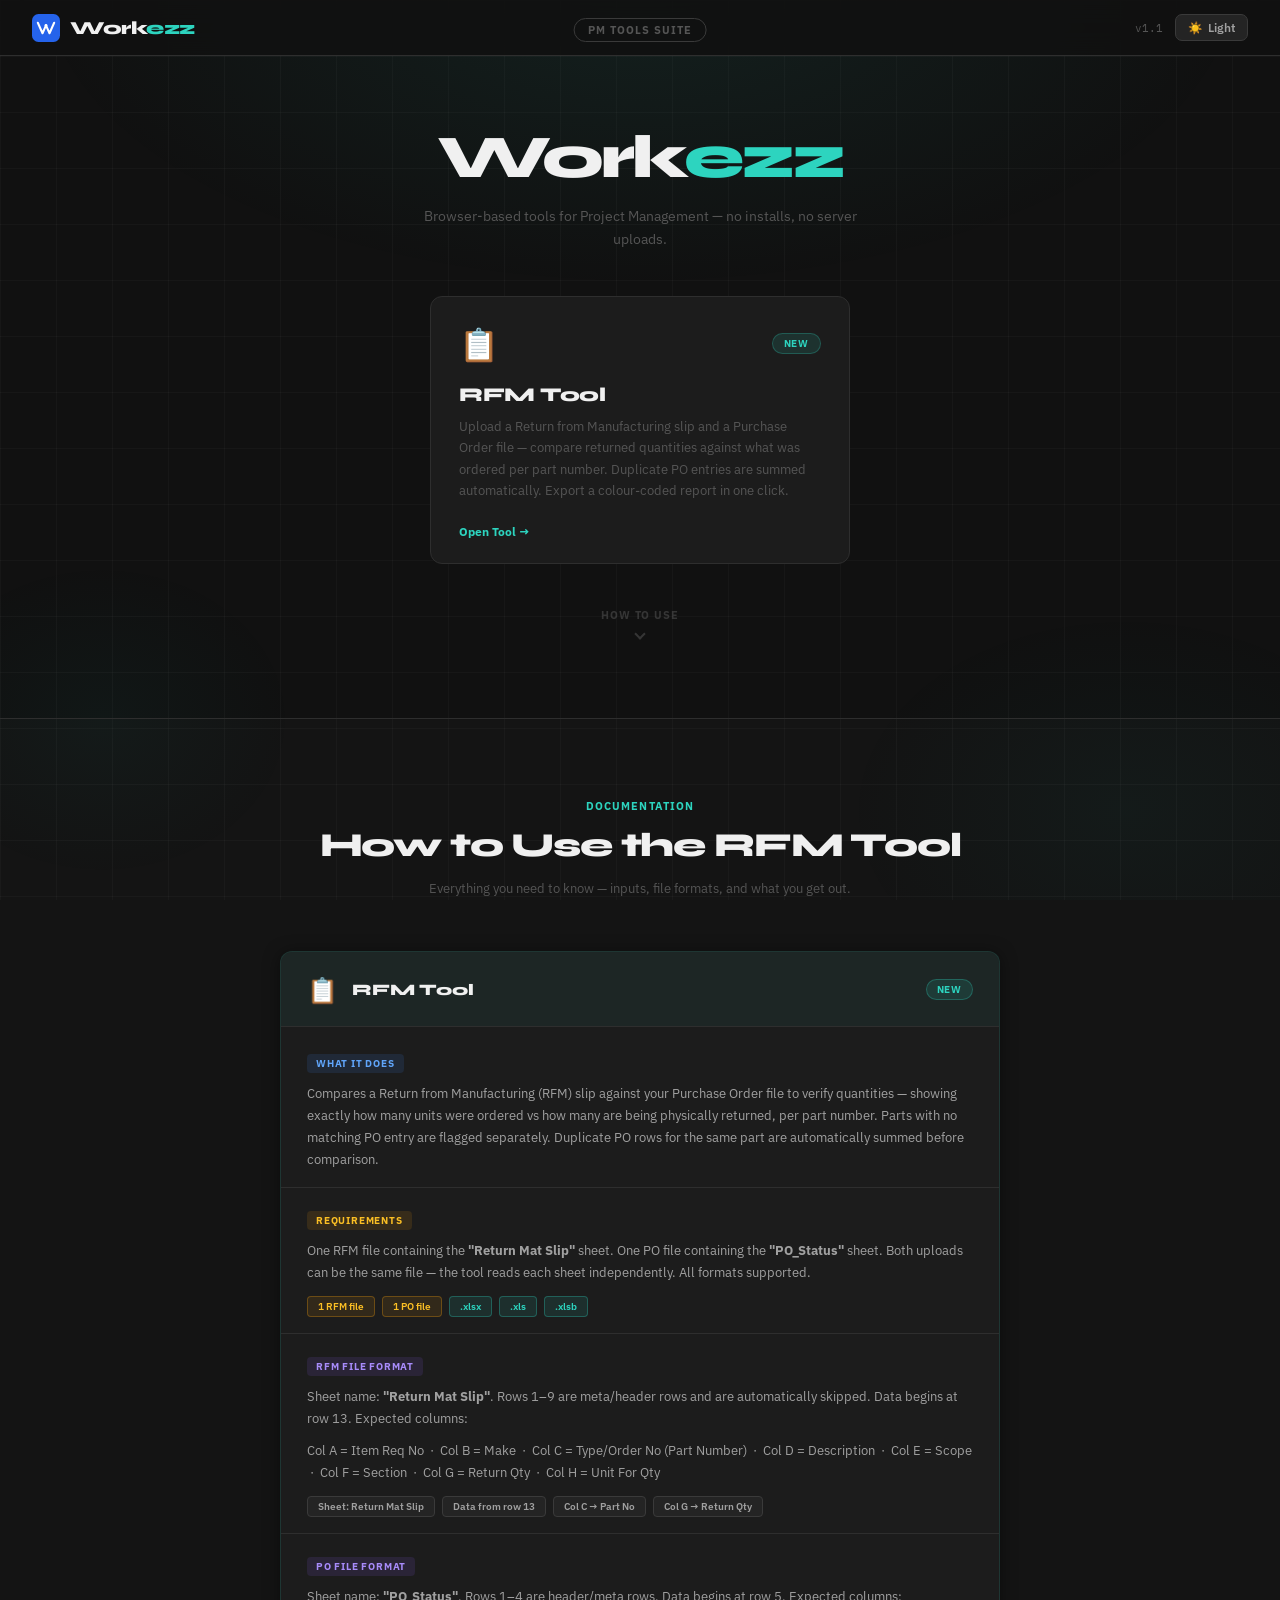
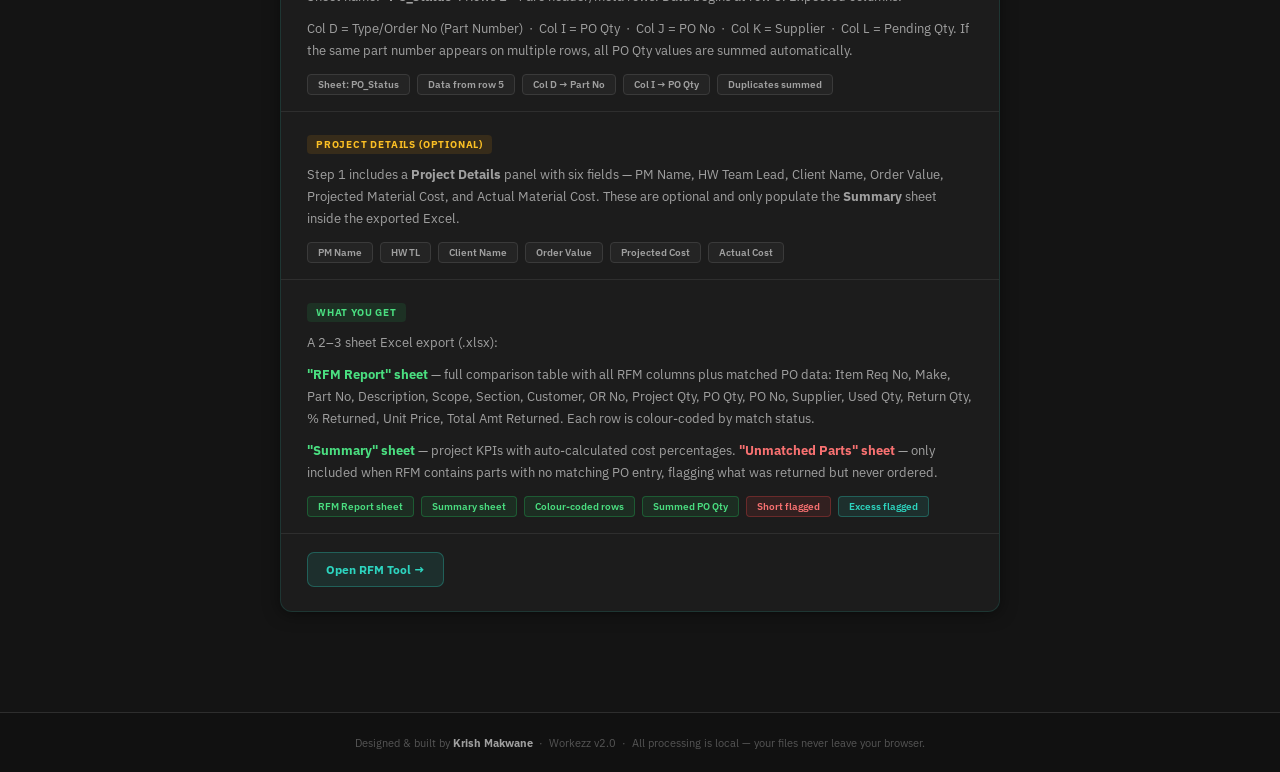
==== commit 66c77edf: "Add files via upload" ====
--- a/index.html
+++ b/index.html
@@ -3,314 +3,10 @@
 <head>
 <meta charset="UTF-8">
 <meta name="viewport" content="width=device-width, initial-scale=1.0">
+<link rel="stylesheet" href="css/index_style.css">
 <title>Workezz — Tool Suite</title>
 <link href="https://fonts.googleapis.com/css2?family=Syne:wght@700;800&family=IBM+Plex+Sans:wght@400;500;600&family=IBM+Plex+Mono:wght@400;500&display=swap" rel="stylesheet">
-<style>
 
-/* ── RESET ── */
-*, *::before, *::after { box-sizing: border-box; margin: 0; padding: 0; }
-html { scroll-behavior: smooth; }
-
-/* ── DESIGN TOKENS — dark grey (default) ── */
-:root {
-  --bg:        #111111;
-  --surface:   #1c1c1c;
-  --surface2:  #242424;
-  --border:    #2e2e2e;
-  --border2:   #3a3a3a;
-  --text:      #f0f0f0;
-  --text2:     #a0a0a0;
-  --muted:     #555555;
-  --accent:    #2dd4bf;
-  --accent2:   #14b8a6;
-  --accent-l:  rgba(45,212,191,.10);
-  --radius:    12px;
-  --radius-sm: 7px;
-  --shadow:    0 2px 16px rgba(0,0,0,.5);
-  --shadow-md: 0 8px 40px rgba(0,0,0,.6);
-  --grid-c:    rgba(255,255,255,.028);
-  --glow1:     rgba(45,212,191,.08);
-  --glow2:     rgba(20,184,166,.04);
-}
-body.light {
-  --bg:        #f8fafc;
-  --surface:   #ffffff;
-  --surface2:  #f1f5f9;
-  --border:    #e8edf2;
-  --border2:   #d4dbe3;
-  --text:      #0c1c19;
-  --text2:     #3d5e55;
-  --muted:     #94a3b8;
-  --accent:    #0d9488;
-  --accent2:   #0f766e;
-  --accent-l:  rgba(13,148,136,.09);
-  --shadow:    0 2px 12px rgba(0,0,0,.06);
-  --shadow-md: 0 8px 32px rgba(0,0,0,.08);
-  --grid-c:    rgba(13,148,136,.09);
-  --glow1:     rgba(13,148,136,.06);
-  --glow2:     rgba(20,184,166,.03);
-}
-
-body {
-  font-family: 'IBM Plex Sans', sans-serif;
-  background: var(--bg);
-  color: var(--text);
-  min-height: 100vh;
-  display: flex;
-  flex-direction: column;
-}
-
-/* ── BACKGROUND: grid + soft glow ── */
-.bg-layer {
-  position: fixed; inset: 0; z-index: 0; pointer-events: none;
-  background-image:
-    linear-gradient(var(--grid-c) 1px, transparent 1px),
-    linear-gradient(90deg, var(--grid-c) 1px, transparent 1px);
-  background-size: 56px 56px;
-}
-body.light .bg-layer {
-  background-image:
-    linear-gradient(rgba(13,148,136,.11) 1px, transparent 1px),
-    linear-gradient(90deg, rgba(13,148,136,.11) 1px, transparent 1px),
-    radial-gradient(circle, rgba(13,148,136,.18) 1px, transparent 1px);
-  background-size: 64px 64px, 64px 64px, 64px 64px;
-  background-position: 0 0, 0 0, -1px -1px;
-}
-/* glow on top of grid */
-.bg-layer::after {
-  content: ''; position: absolute; inset: 0; pointer-events: none;
-  background:
-    radial-gradient(ellipse 70% 50% at 50% -2%,  var(--glow1) 0%, transparent 68%),
-    radial-gradient(ellipse 40% 40% at 88% 90%,  var(--glow2) 0%, transparent 55%),
-    radial-gradient(ellipse 30% 35% at 8%  80%,  var(--glow2) 0%, transparent 50%);
-}
-
-/* ══════════════ NAVBAR ══════════════ */
-.navbar {
-  position: sticky; top: 0; z-index: 100;
-  display: flex; align-items: center; justify-content: space-between;
-  padding: 0 32px; height: 56px;
-  background: rgba(17,17,17,.9);
-  border-bottom: 1px solid var(--border);
-  backdrop-filter: blur(14px);
-}
-body.light .navbar { background: rgba(248,250,252,.92); }
-
-.nav-logo { display: flex; align-items: center; gap: 10px; }
-.nav-brand {
-  font-family: 'Syne', sans-serif; font-size: 1.15rem; font-weight: 800;
-  color: var(--text); letter-spacing: -.025em;
-}
-.nav-brand span { color: var(--accent); }
-
-.nav-center { position: absolute; left: 50%; transform: translateX(-50%); }
-.nav-tag {
-  font-size: .66rem; font-weight: 700; letter-spacing: .1em; text-transform: uppercase;
-  color: var(--muted); border: 1px solid var(--border2);
-  border-radius: 100px; padding: 4px 13px;
-}
-
-.nav-right { display: flex; align-items: center; gap: 12px; }
-.nav-version { font-size: .67rem; color: var(--muted); font-family: 'IBM Plex Mono', monospace; }
-.nav-toggle {
-  display: flex; align-items: center; gap: 6px;
-  background: var(--surface2); border: 1px solid var(--border2);
-  border-radius: var(--radius-sm); padding: 5px 12px;
-  font-size: .72rem; font-weight: 600; color: var(--text2);
-  cursor: pointer; font-family: inherit; transition: all .15s;
-}
-.nav-toggle:hover { background: var(--accent-l); border-color: var(--accent); color: var(--accent); }
-
-/* ══════════════ HERO ══════════════ */
-.hero {
-  position: relative; z-index: 1;
-  display: flex; flex-direction: column; align-items: center;
-  padding: 72px 32px 80px; gap: 44px;
-}
-
-.hero-logo { text-align: center; }
-.logo-text {
-  font-family: 'Syne', sans-serif; font-size: 3.8rem; font-weight: 800;
-  color: var(--text); letter-spacing: -.045em; line-height: 1;
-}
-.logo-text span { color: var(--accent); }
-.logo-sub { margin-top: 16px; font-size: .86rem; color: var(--muted); max-width: 480px; line-height: 1.7; }
-
-/* ── Single card centering ── */
-.cards-single { display: flex; justify-content: center; width: 100%; max-width: 420px; }
-
-/* ── Tool card ── */
-.tool-card {
-  width: 100%;
-  display: flex; flex-direction: column;
-  background: var(--surface);
-  border: 1px solid var(--border);
-  border-radius: var(--radius);
-  padding: 26px 28px 24px;
-  text-decoration: none; color: inherit;
-  transition: transform .2s, box-shadow .2s, border-color .2s;
-  position: relative; overflow: hidden;
-}
-.tool-card::after {
-  content: ''; position: absolute; inset: 0; border-radius: var(--radius);
-  background: radial-gradient(ellipse 80% 60% at 50% 0%, rgba(45,212,191,.07) 0%, transparent 70%);
-  opacity: 0; transition: opacity .25s; pointer-events: none;
-}
-.tool-card:hover {
-  transform: translateY(-5px);
-  border-color: rgba(45,212,191,.35);
-  box-shadow: 0 20px 60px rgba(45,212,191,.12);
-}
-.tool-card:hover::after { opacity: 1; }
-body.light .tool-card { background: #fff; box-shadow: var(--shadow); }
-
-.tool-card-top { display: flex; align-items: center; justify-content: space-between; margin-bottom: 18px; }
-.tool-icon { font-size: 2rem; }
-.tool-tag {
-  font-size: .6rem; font-weight: 700; letter-spacing: .08em; text-transform: uppercase;
-  border-radius: 100px; padding: 3px 11px;
-  background: rgba(45,212,191,.12); color: var(--accent); border: 1px solid rgba(45,212,191,.25);
-}
-.tool-name {
-  font-family: 'Syne', sans-serif; font-size: 1.22rem; font-weight: 800;
-  color: var(--text); margin-bottom: 10px; letter-spacing: -.015em;
-}
-.tool-desc { font-size: .8rem; color: var(--muted); line-height: 1.68; margin-bottom: 22px; flex: 1; }
-.tool-arrow { font-size: .74rem; font-weight: 700; color: var(--accent); margin-top: auto; }
-
-/* ── Scroll hint ── */
-.scroll-hint {
-  display: flex; flex-direction: column; align-items: center; gap: 8px;
-  cursor: pointer; color: var(--muted); opacity: .55; transition: opacity .2s;
-  font-size: .68rem; font-weight: 700; letter-spacing: .08em; text-transform: uppercase;
-}
-.scroll-hint:hover { opacity: 1; }
-.scroll-arrow {
-  width: 8px; height: 8px;
-  border-right: 2px solid currentColor; border-bottom: 2px solid currentColor;
-  transform: rotate(45deg);
-  animation: bob 1.6s ease-in-out infinite;
-}
-@keyframes bob {
-  0%,100% { transform: rotate(45deg) translate(0,0); }
-  50%      { transform: rotate(45deg) translate(2px,2px); }
-}
-
-/* ══════════════ HOW-TO SECTION ══════════════ */
-.how-section {
-  position: relative; z-index: 1;
-  background: rgba(255,255,255,.015);
-  border-top: 1px solid var(--border);
-  padding: 80px 32px 100px;
-}
-body.light .how-section { background: rgba(0,0,0,.012); border-top-color: var(--border); }
-.how-inner { max-width: 720px; margin: 0 auto; }
-
-.how-heading { text-align: center; margin-bottom: 52px; }
-.how-label {
-  font-size: .66rem; font-weight: 700; letter-spacing: .1em; text-transform: uppercase;
-  color: var(--accent); margin-bottom: 12px;
-}
-.how-title {
-  font-family: 'Syne', sans-serif; font-size: 2.1rem; font-weight: 800;
-  color: var(--text); letter-spacing: -.035em; margin-bottom: 12px;
-}
-.how-sub { font-size: .84rem; color: var(--muted); line-height: 1.65; }
-
-/* ── How card ── */
-.how-card {
-  background: var(--surface);
-  border: 1px solid rgba(45,212,191,.14);
-  border-radius: var(--radius);
-  overflow: hidden;
-  box-shadow: var(--shadow);
-}
-body.light .how-card { background: #fff; }
-
-.how-card-head {
-  display: flex; align-items: center; gap: 14px;
-  padding: 22px 26px 20px;
-  border-bottom: 1px solid var(--border);
-  background: rgba(45,212,191,.05);
-}
-body.light .how-card-head { background: rgba(13,148,136,.04); }
-.how-card-icon { font-size: 1.55rem; }
-.how-card-title {
-  font-family: 'Syne', sans-serif; font-size: 1rem; font-weight: 800;
-  color: var(--text); flex: 1;
-}
-.how-card-tag {
-  font-size: .6rem; font-weight: 700; letter-spacing: .08em; text-transform: uppercase;
-  background: rgba(45,212,191,.12); color: var(--accent);
-  border: 1px solid rgba(45,212,191,.28); border-radius: 100px; padding: 3px 10px;
-}
-
-.how-card-body { padding: 0 26px; }
-
-.info-block { padding: 20px 0 16px; }
-.info-block:first-child { padding-top: 24px; }
-.info-block p { font-size: .8rem; color: var(--text2); line-height: 1.72; margin-bottom: 8px; }
-.info-block p:last-of-type { margin-bottom: 0; }
-.info-block p + p { margin-top: 10px; }
-
-.divider { height: 1px; background: var(--border); margin: 0 -26px; }
-
-.info-block-label { display: inline-flex; align-items: center; margin-bottom: 10px; }
-.info-block-label span {
-  font-size: .63rem; font-weight: 700; letter-spacing: .08em; text-transform: uppercase;
-  border-radius: 4px; padding: 3px 9px;
-}
-.info-block-label.what span { background: rgba(59,130,246,.12);  color: #60a5fa; }
-.info-block-label.req  span { background: rgba(245,158,11,.12);  color: #fbbf24; }
-.info-block-label.fmt  span { background: rgba(139,92,246,.12);  color: #a78bfa; }
-.info-block-label.out  span { background: rgba(34,197,94,.12);   color: #4ade80; }
-body.light .info-block-label.what span { background: rgba(59,130,246,.1);  color: #2563eb; }
-body.light .info-block-label.req  span { background: rgba(245,158,11,.1);  color: #b45309; }
-body.light .info-block-label.fmt  span { background: rgba(139,92,246,.1);  color: #7c3aed; }
-body.light .info-block-label.out  span { background: rgba(34,197,94,.1);   color: #15803d; }
-
-.tag-row { display: flex; flex-wrap: wrap; gap: 7px; margin-top: 12px; }
-.tag {
-  font-size: .64rem; font-weight: 600; padding: 3px 10px; border-radius: 4px;
-  border: 1px solid var(--border2); color: var(--text2); background: var(--surface2);
-}
-.tag.blue   { background: rgba(45,212,191,.1);  border-color: rgba(45,212,191,.3);  color: var(--accent); }
-.tag.green  { background: rgba(34,197,94,.1);   border-color: rgba(34,197,94,.3);   color: #4ade80; }
-.tag.amber  { background: rgba(245,158,11,.1);  border-color: rgba(245,158,11,.3);  color: #fbbf24; }
-.tag.red    { background: rgba(239,68,68,.1);   border-color: rgba(239,68,68,.3);   color: #f87171; }
-.tag.purple { background: rgba(139,92,246,.1);  border-color: rgba(139,92,246,.3);  color: #a78bfa; }
-body.light .tag.green  { color: #15803d; border-color: rgba(34,197,94,.4); }
-body.light .tag.amber  { color: #92400e; border-color: rgba(245,158,11,.4); }
-body.light .tag.red    { color: #b91c1c; border-color: rgba(239,68,68,.4); }
-body.light .tag.purple { color: #6d28d9; border-color: rgba(139,92,246,.4); }
-body.light .tag.blue   { color: var(--accent); }
-.hl-green { color: #4ade80; }
-.hl-red   { color: #f87171; }
-body.light .hl-green { color: #15803d; }
-body.light .hl-red   { color: #b91c1c; }
-
-.how-card-footer { padding: 18px 26px 24px; border-top: 1px solid var(--border); }
-.open-btn {
-  display: inline-flex; align-items: center; gap: 6px;
-  background: rgba(45,212,191,.10); border: 1px solid rgba(45,212,191,.30);
-  color: var(--accent); border-radius: var(--radius-sm); padding: 9px 18px;
-  font-size: .76rem; font-weight: 700; text-decoration: none; transition: all .15s;
-}
-.open-btn:hover {
-  background: rgba(45,212,191,.18); border-color: rgba(45,212,191,.55);
-  color: #5eead4; box-shadow: 0 0 20px rgba(45,212,191,.15);
-}
-
-/* ══════════════ FOOTER ══════════════ */
-.page-footer {
-  position: relative; z-index: 1; margin-top: auto;
-  text-align: center; padding: 22px 24px;
-  font-size: .71rem; color: var(--muted);
-  border-top: 1px solid var(--border);
-}
-.page-footer strong { color: var(--text2); }
-
-</style>
 </head>
 <body>
 
@@ -488,25 +184,7 @@
 <footer class="page-footer">
   Designed &amp; built by <strong>Krish Makwane</strong> &nbsp;·&nbsp; Workezz v2.0 &nbsp;·&nbsp; All processing is local — your files never leave your browser.
 </footer>
-
-<script>
-function toggleMode() {
-  var isLight = document.body.classList.toggle('light');
-  document.getElementById('modeIcon').textContent = isLight ? '🌙' : '☀️';
-  document.getElementById('modeLbl').textContent  = isLight ? 'Dark' : 'Light';
-  try { localStorage.setItem('wz-theme', isLight ? 'light' : 'dark'); } catch(e) {}
-}
-(function() {
-  try {
-    var saved = localStorage.getItem('wz-theme');
-    if (saved === 'light') {
-      document.body.classList.add('light');
-      document.getElementById('modeIcon').textContent = '🌙';
-      document.getElementById('modeLbl').textContent  = 'Dark';
-    }
-  } catch(e) {}
-})();
-</script>
+<script src="js/index_h.js"></script>
 
 </body>
 </html>
--- a/css/index_style.css
+++ b/css/index_style.css
@@ -0,0 +1,303 @@
+/* ── RESET ── */
+*, *::before, *::after { box-sizing: border-box; margin: 0; padding: 0; }
+html { scroll-behavior: smooth; }
+
+/* ── DESIGN TOKENS — dark grey (default) ── */
+:root {
+  --bg:        #111111;
+  --surface:   #1c1c1c;
+  --surface2:  #242424;
+  --border:    #2e2e2e;
+  --border2:   #3a3a3a;
+  --text:      #f0f0f0;
+  --text2:     #a0a0a0;
+  --muted:     #555555;
+  --accent:    #2dd4bf;
+  --accent2:   #14b8a6;
+  --accent-l:  rgba(45,212,191,.10);
+  --radius:    12px;
+  --radius-sm: 7px;
+  --shadow:    0 2px 16px rgba(0,0,0,.5);
+  --shadow-md: 0 8px 40px rgba(0,0,0,.6);
+  --grid-c:    rgba(255,255,255,.028);
+  --glow1:     rgba(45,212,191,.08);
+  --glow2:     rgba(20,184,166,.04);
+}
+body.light {
+  --bg:        #f8fafc;
+  --surface:   #ffffff;
+  --surface2:  #f1f5f9;
+  --border:    #e8edf2;
+  --border2:   #d4dbe3;
+  --text:      #0c1c19;
+  --text2:     #3d5e55;
+  --muted:     #94a3b8;
+  --accent:    #0d9488;
+  --accent2:   #0f766e;
+  --accent-l:  rgba(13,148,136,.09);
+  --shadow:    0 2px 12px rgba(0,0,0,.06);
+  --shadow-md: 0 8px 32px rgba(0,0,0,.08);
+  --grid-c:    rgba(13,148,136,.09);
+  --glow1:     rgba(13,148,136,.06);
+  --glow2:     rgba(20,184,166,.03);
+}
+
+body {
+  font-family: 'IBM Plex Sans', sans-serif;
+  background: var(--bg);
+  color: var(--text);
+  min-height: 100vh;
+  display: flex;
+  flex-direction: column;
+}
+
+/* ── BACKGROUND: grid + soft glow ── */
+.bg-layer {
+  position: fixed; inset: 0; z-index: 0; pointer-events: none;
+  background-image:
+    linear-gradient(var(--grid-c) 1px, transparent 1px),
+    linear-gradient(90deg, var(--grid-c) 1px, transparent 1px);
+  background-size: 56px 56px;
+}
+body.light .bg-layer {
+  background-image:
+    linear-gradient(rgba(13,148,136,.11) 1px, transparent 1px),
+    linear-gradient(90deg, rgba(13,148,136,.11) 1px, transparent 1px),
+    radial-gradient(circle, rgba(13,148,136,.18) 1px, transparent 1px);
+  background-size: 64px 64px, 64px 64px, 64px 64px;
+  background-position: 0 0, 0 0, -1px -1px;
+}
+/* glow on top of grid */
+.bg-layer::after {
+  content: ''; position: absolute; inset: 0; pointer-events: none;
+  background:
+    radial-gradient(ellipse 70% 50% at 50% -2%,  var(--glow1) 0%, transparent 68%),
+    radial-gradient(ellipse 40% 40% at 88% 90%,  var(--glow2) 0%, transparent 55%),
+    radial-gradient(ellipse 30% 35% at 8%  80%,  var(--glow2) 0%, transparent 50%);
+}
+
+/* ══════════════ NAVBAR ══════════════ */
+.navbar {
+  position: sticky; top: 0; z-index: 100;
+  display: flex; align-items: center; justify-content: space-between;
+  padding: 0 32px; height: 56px;
+  background: rgba(17,17,17,.9);
+  border-bottom: 1px solid var(--border);
+  backdrop-filter: blur(14px);
+}
+body.light .navbar { background: rgba(248,250,252,.92); }
+
+.nav-logo { display: flex; align-items: center; gap: 10px; }
+.nav-brand {
+  font-family: 'Syne', sans-serif; font-size: 1.15rem; font-weight: 800;
+  color: var(--text); letter-spacing: -.025em;
+}
+.nav-brand span { color: var(--accent); }
+
+.nav-center { position: absolute; left: 50%; transform: translateX(-50%); }
+.nav-tag {
+  font-size: .66rem; font-weight: 700; letter-spacing: .1em; text-transform: uppercase;
+  color: var(--muted); border: 1px solid var(--border2);
+  border-radius: 100px; padding: 4px 13px;
+}
+
+.nav-right { display: flex; align-items: center; gap: 12px; }
+.nav-version { font-size: .67rem; color: var(--muted); font-family: 'IBM Plex Mono', monospace; }
+.nav-toggle {
+  display: flex; align-items: center; gap: 6px;
+  background: var(--surface2); border: 1px solid var(--border2);
+  border-radius: var(--radius-sm); padding: 5px 12px;
+  font-size: .72rem; font-weight: 600; color: var(--text2);
+  cursor: pointer; font-family: inherit; transition: all .15s;
+}
+.nav-toggle:hover { background: var(--accent-l); border-color: var(--accent); color: var(--accent); }
+
+/* ══════════════ HERO ══════════════ */
+.hero {
+  position: relative; z-index: 1;
+  display: flex; flex-direction: column; align-items: center;
+  padding: 72px 32px 80px; gap: 44px;
+}
+
+.hero-logo { text-align: center; }
+.logo-text {
+  font-family: 'Syne', sans-serif; font-size: 3.8rem; font-weight: 800;
+  color: var(--text); letter-spacing: -.045em; line-height: 1;
+}
+.logo-text span { color: var(--accent); }
+.logo-sub { margin-top: 16px; font-size: .86rem; color: var(--muted); max-width: 480px; line-height: 1.7; }
+
+/* ── Single card centering ── */
+.cards-single { display: flex; justify-content: center; width: 100%; max-width: 420px; }
+
+/* ── Tool card ── */
+.tool-card {
+  width: 100%;
+  display: flex; flex-direction: column;
+  background: var(--surface);
+  border: 1px solid var(--border);
+  border-radius: var(--radius);
+  padding: 26px 28px 24px;
+  text-decoration: none; color: inherit;
+  transition: transform .2s, box-shadow .2s, border-color .2s;
+  position: relative; overflow: hidden;
+}
+.tool-card::after {
+  content: ''; position: absolute; inset: 0; border-radius: var(--radius);
+  background: radial-gradient(ellipse 80% 60% at 50% 0%, rgba(45,212,191,.07) 0%, transparent 70%);
+  opacity: 0; transition: opacity .25s; pointer-events: none;
+}
+.tool-card:hover {
+  transform: translateY(-5px);
+  border-color: rgba(45,212,191,.35);
+  box-shadow: 0 20px 60px rgba(45,212,191,.12);
+}
+.tool-card:hover::after { opacity: 1; }
+body.light .tool-card { background: #fff; box-shadow: var(--shadow); }
+
+.tool-card-top { display: flex; align-items: center; justify-content: space-between; margin-bottom: 18px; }
+.tool-icon { font-size: 2rem; }
+.tool-tag {
+  font-size: .6rem; font-weight: 700; letter-spacing: .08em; text-transform: uppercase;
+  border-radius: 100px; padding: 3px 11px;
+  background: rgba(45,212,191,.12); color: var(--accent); border: 1px solid rgba(45,212,191,.25);
+}
+.tool-name {
+  font-family: 'Syne', sans-serif; font-size: 1.22rem; font-weight: 800;
+  color: var(--text); margin-bottom: 10px; letter-spacing: -.015em;
+}
+.tool-desc { font-size: .8rem; color: var(--muted); line-height: 1.68; margin-bottom: 22px; flex: 1; }
+.tool-arrow { font-size: .74rem; font-weight: 700; color: var(--accent); margin-top: auto; }
+
+/* ── Scroll hint ── */
+.scroll-hint {
+  display: flex; flex-direction: column; align-items: center; gap: 8px;
+  cursor: pointer; color: var(--muted); opacity: .55; transition: opacity .2s;
+  font-size: .68rem; font-weight: 700; letter-spacing: .08em; text-transform: uppercase;
+}
+.scroll-hint:hover { opacity: 1; }
+.scroll-arrow {
+  width: 8px; height: 8px;
+  border-right: 2px solid currentColor; border-bottom: 2px solid currentColor;
+  transform: rotate(45deg);
+  animation: bob 1.6s ease-in-out infinite;
+}
+@keyframes bob {
+  0%,100% { transform: rotate(45deg) translate(0,0); }
+  50%      { transform: rotate(45deg) translate(2px,2px); }
+}
+
+/* ══════════════ HOW-TO SECTION ══════════════ */
+.how-section {
+  position: relative; z-index: 1;
+  background: rgba(255,255,255,.015);
+  border-top: 1px solid var(--border);
+  padding: 80px 32px 100px;
+}
+body.light .how-section { background: rgba(0,0,0,.012); border-top-color: var(--border); }
+.how-inner { max-width: 720px; margin: 0 auto; }
+
+.how-heading { text-align: center; margin-bottom: 52px; }
+.how-label {
+  font-size: .66rem; font-weight: 700; letter-spacing: .1em; text-transform: uppercase;
+  color: var(--accent); margin-bottom: 12px;
+}
+.how-title {
+  font-family: 'Syne', sans-serif; font-size: 2.1rem; font-weight: 800;
+  color: var(--text); letter-spacing: -.035em; margin-bottom: 12px;
+}
+.how-sub { font-size: .84rem; color: var(--muted); line-height: 1.65; }
+
+/* ── How card ── */
+.how-card {
+  background: var(--surface);
+  border: 1px solid rgba(45,212,191,.14);
+  border-radius: var(--radius);
+  overflow: hidden;
+  box-shadow: var(--shadow);
+}
+body.light .how-card { background: #fff; }
+
+.how-card-head {
+  display: flex; align-items: center; gap: 14px;
+  padding: 22px 26px 20px;
+  border-bottom: 1px solid var(--border);
+  background: rgba(45,212,191,.05);
+}
+body.light .how-card-head { background: rgba(13,148,136,.04); }
+.how-card-icon { font-size: 1.55rem; }
+.how-card-title {
+  font-family: 'Syne', sans-serif; font-size: 1rem; font-weight: 800;
+  color: var(--text); flex: 1;
+}
+.how-card-tag {
+  font-size: .6rem; font-weight: 700; letter-spacing: .08em; text-transform: uppercase;
+  background: rgba(45,212,191,.12); color: var(--accent);
+  border: 1px solid rgba(45,212,191,.28); border-radius: 100px; padding: 3px 10px;
+}
+
+.how-card-body { padding: 0 26px; }
+
+.info-block { padding: 20px 0 16px; }
+.info-block:first-child { padding-top: 24px; }
+.info-block p { font-size: .8rem; color: var(--text2); line-height: 1.72; margin-bottom: 8px; }
+.info-block p:last-of-type { margin-bottom: 0; }
+.info-block p + p { margin-top: 10px; }
+
+.divider { height: 1px; background: var(--border); margin: 0 -26px; }
+
+.info-block-label { display: inline-flex; align-items: center; margin-bottom: 10px; }
+.info-block-label span {
+  font-size: .63rem; font-weight: 700; letter-spacing: .08em; text-transform: uppercase;
+  border-radius: 4px; padding: 3px 9px;
+}
+.info-block-label.what span { background: rgba(59,130,246,.12);  color: #60a5fa; }
+.info-block-label.req  span { background: rgba(245,158,11,.12);  color: #fbbf24; }
+.info-block-label.fmt  span { background: rgba(139,92,246,.12);  color: #a78bfa; }
+.info-block-label.out  span { background: rgba(34,197,94,.12);   color: #4ade80; }
+body.light .info-block-label.what span { background: rgba(59,130,246,.1);  color: #2563eb; }
+body.light .info-block-label.req  span { background: rgba(245,158,11,.1);  color: #b45309; }
+body.light .info-block-label.fmt  span { background: rgba(139,92,246,.1);  color: #7c3aed; }
+body.light .info-block-label.out  span { background: rgba(34,197,94,.1);   color: #15803d; }
+
+.tag-row { display: flex; flex-wrap: wrap; gap: 7px; margin-top: 12px; }
+.tag {
+  font-size: .64rem; font-weight: 600; padding: 3px 10px; border-radius: 4px;
+  border: 1px solid var(--border2); color: var(--text2); background: var(--surface2);
+}
+.tag.blue   { background: rgba(45,212,191,.1);  border-color: rgba(45,212,191,.3);  color: var(--accent); }
+.tag.green  { background: rgba(34,197,94,.1);   border-color: rgba(34,197,94,.3);   color: #4ade80; }
+.tag.amber  { background: rgba(245,158,11,.1);  border-color: rgba(245,158,11,.3);  color: #fbbf24; }
+.tag.red    { background: rgba(239,68,68,.1);   border-color: rgba(239,68,68,.3);   color: #f87171; }
+.tag.purple { background: rgba(139,92,246,.1);  border-color: rgba(139,92,246,.3);  color: #a78bfa; }
+body.light .tag.green  { color: #15803d; border-color: rgba(34,197,94,.4); }
+body.light .tag.amber  { color: #92400e; border-color: rgba(245,158,11,.4); }
+body.light .tag.red    { color: #b91c1c; border-color: rgba(239,68,68,.4); }
+body.light .tag.purple { color: #6d28d9; border-color: rgba(139,92,246,.4); }
+body.light .tag.blue   { color: var(--accent); }
+.hl-green { color: #4ade80; }
+.hl-red   { color: #f87171; }
+body.light .hl-green { color: #15803d; }
+body.light .hl-red   { color: #b91c1c; }
+
+.how-card-footer { padding: 18px 26px 24px; border-top: 1px solid var(--border); }
+.open-btn {
+  display: inline-flex; align-items: center; gap: 6px;
+  background: rgba(45,212,191,.10); border: 1px solid rgba(45,212,191,.30);
+  color: var(--accent); border-radius: var(--radius-sm); padding: 9px 18px;
+  font-size: .76rem; font-weight: 700; text-decoration: none; transition: all .15s;
+}
+.open-btn:hover {
+  background: rgba(45,212,191,.18); border-color: rgba(45,212,191,.55);
+  color: #5eead4; box-shadow: 0 0 20px rgba(45,212,191,.15);
+}
+
+/* ══════════════ FOOTER ══════════════ */
+.page-footer {
+  position: relative; z-index: 1; margin-top: auto;
+  text-align: center; padding: 22px 24px;
+  font-size: .71rem; color: var(--muted);
+  border-top: 1px solid var(--border);
+}
+.page-footer strong { color: var(--text2); }
+
